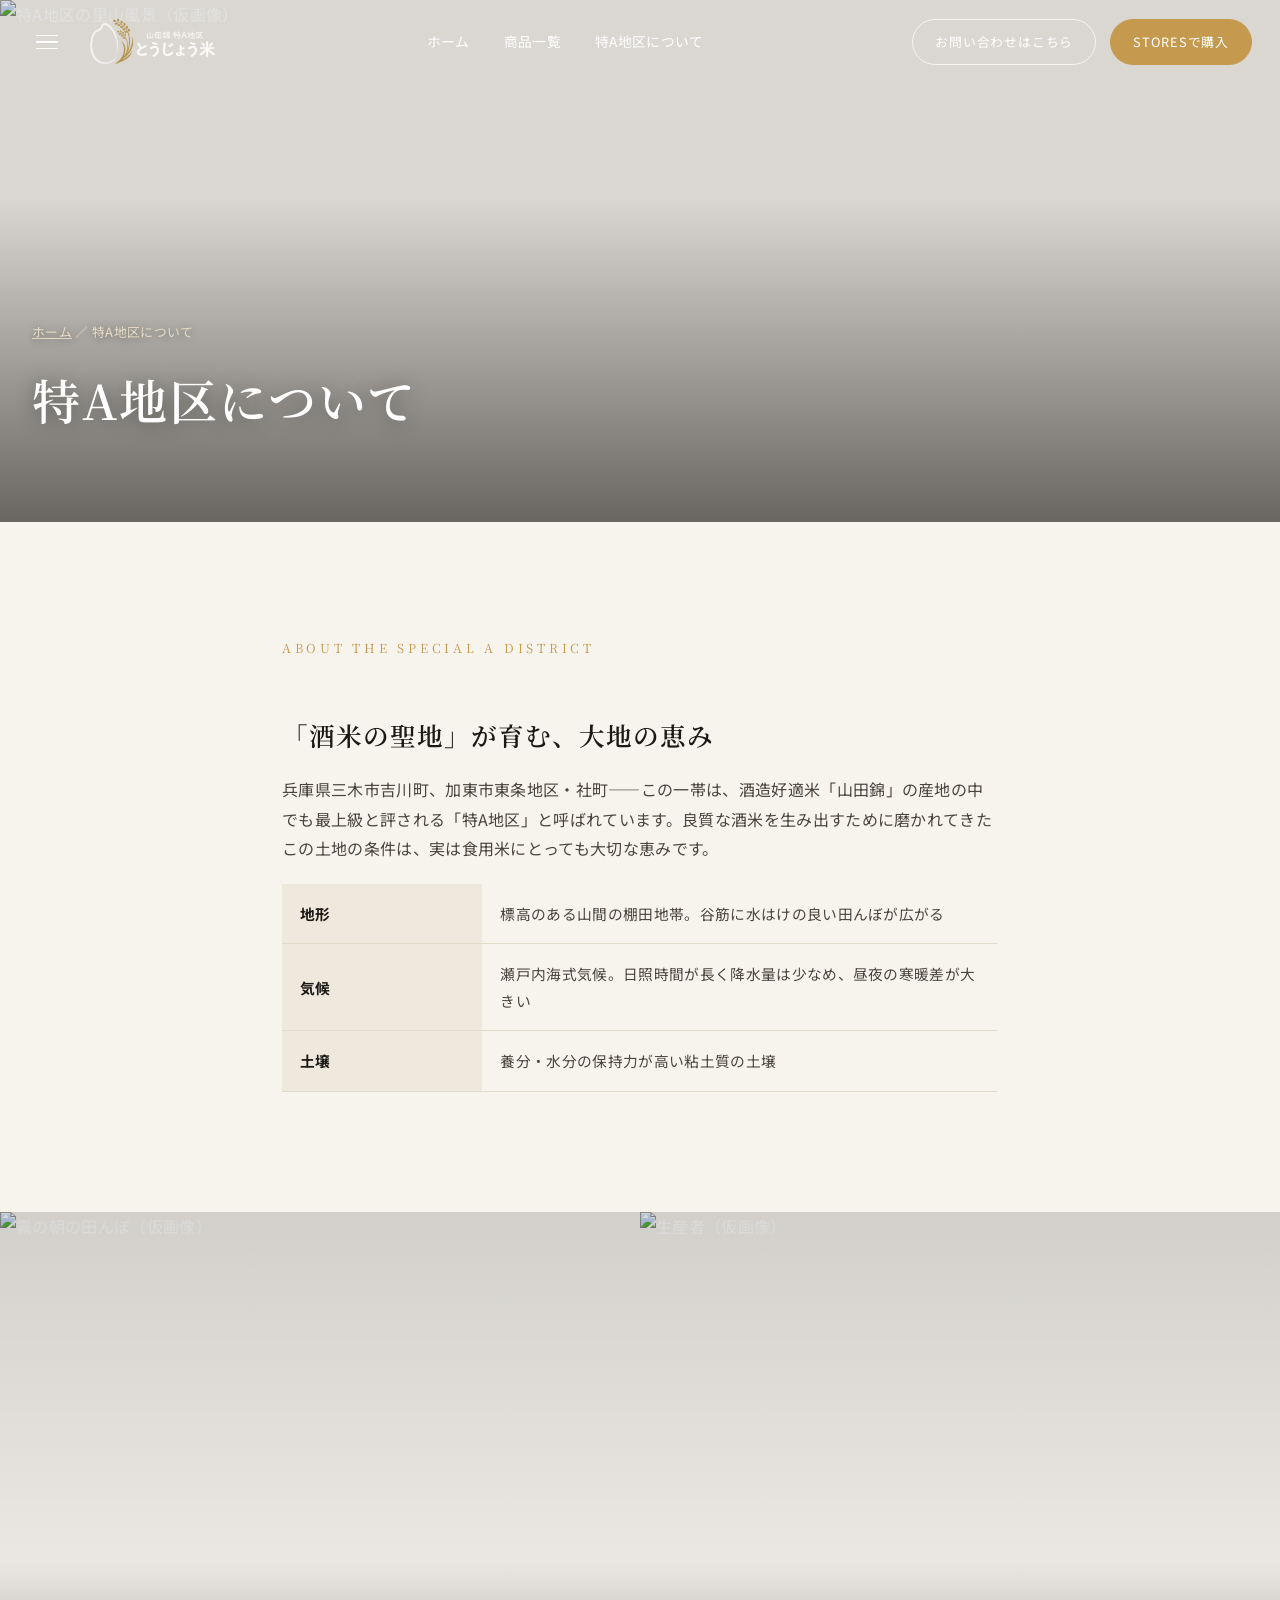
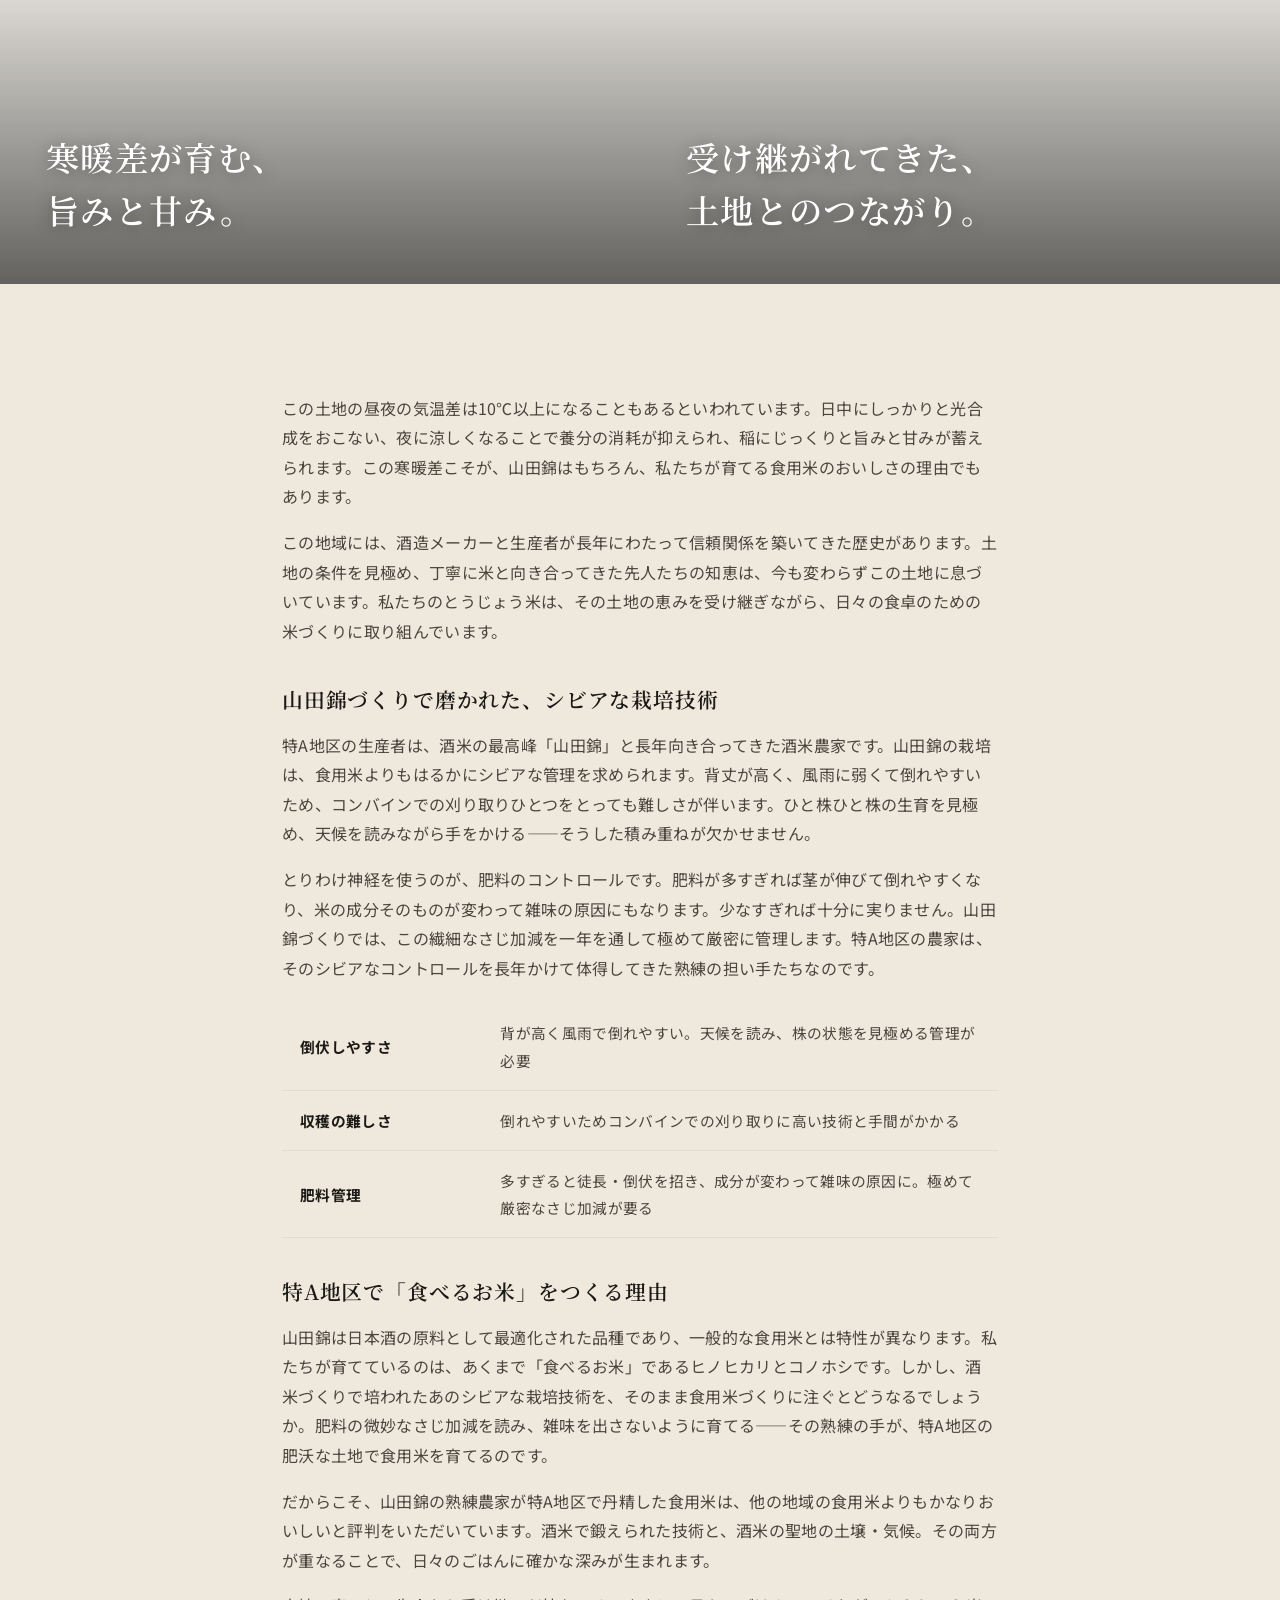
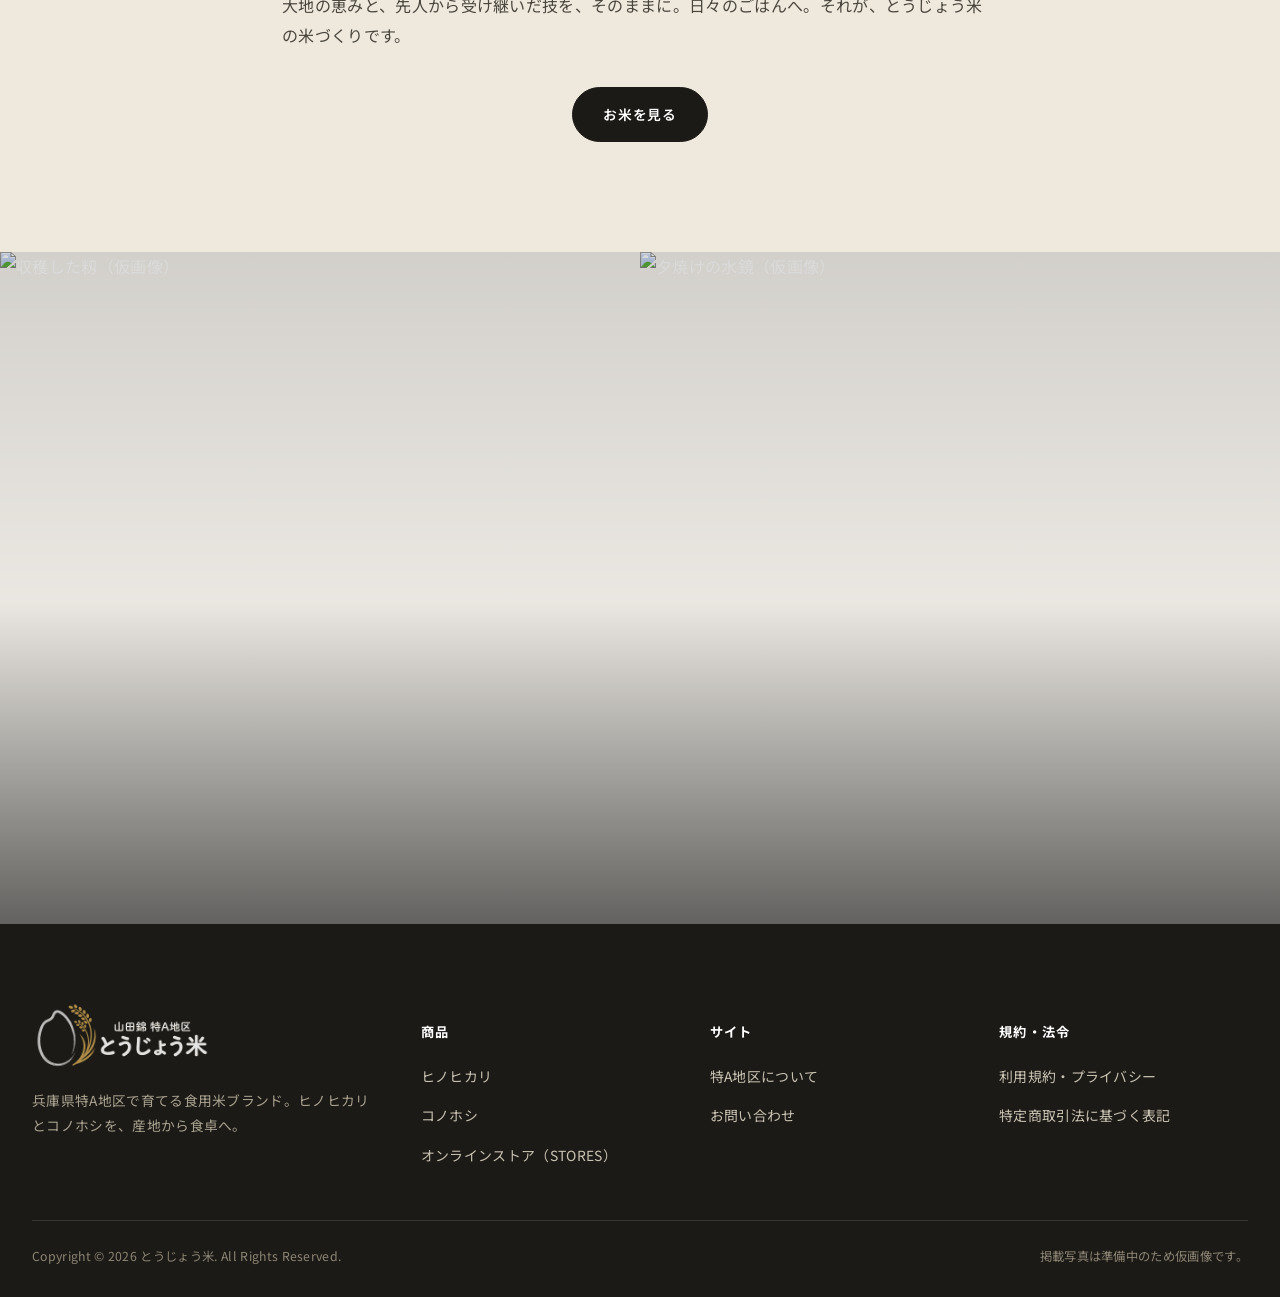
==== about.html @ 5da12e35 "add GA tag" ====
<!DOCTYPE html>
<html lang="ja">
<head>
<meta charset="UTF-8">
<meta name="viewport" content="width=device-width, initial-scale=1.0">
<title>特A地区について | とうじょう米</title>
<meta name="description" content="山田錦の最高峰の産地として知られる兵庫県「特A地区」について。酒米づくりで培われた熟練の技と土壌・気候・歴史、そして私たちが食用米を育てる理由をご紹介します。">
<link rel="preconnect" href="https://fonts.googleapis.com">
<link href="https://fonts.googleapis.com/css2?family=Noto+Serif+JP:wght@500;600;700&family=Noto+Sans+JP:wght@400;500;700&display=swap" rel="stylesheet">
<link rel="stylesheet" href="css/style.css">
<!-- Google tag (gtag.js) -->
<script async src="https://www.googletagmanager.com/gtag/js?id=G-0ZHD11J6M9"></script>
<script>
  window.dataLayer = window.dataLayer || [];
  function gtag(){dataLayer.push(arguments);}
  gtag('js', new Date());

  gtag('config', 'G-0ZHD11J6M9');
</script>
</head>
<body>
<!-- ===== 共通ヘッダー（js/main.js が生成） ===== -->
<div id="site-header" data-current="about"></div>

<section class="page-banner">
  <img src="images/aerial-fields.jpg" alt="特A地区の里山風景（仮画像）">
  <div class="page-banner__inner">
    <p class="breadcrumb"><a href="index.html">ホーム</a> ／ 特A地区について</p>
    <h1>特A地区について</h1>
  </div>
</section>
<section class="section section--cream">
  <div class="container container--narrow prose">
    <span class="eyebrow">About the special A district</span>
    <h2 style="font-size:1.6rem;color:var(--color-ink);">「酒米の聖地」が育む、大地の恵み</h2>
    <p>兵庫県三木市吉川町、加東市東条地区・社町――この一帯は、酒造好適米「山田錦」の産地の中でも最上級と評される「特A地区」と呼ばれています。良質な酒米を生み出すために磨かれてきたこの土地の条件は、実は食用米にとっても大切な恵みです。</p>
    <table class="spec-table">
      <tr><th>地形</th><td>標高のある山間の棚田地帯。谷筋に水はけの良い田んぼが広がる</td></tr>
      <tr><th>気候</th><td>瀬戸内海式気候。日照時間が長く降水量は少なめ、昼夜の寒暖差が大きい</td></tr>
      <tr><th>土壌</th><td>養分・水分の保持力が高い粘土質の土壌</td></tr>
    </table>
  </div>
</section>
<div class="split-photo">
  <div class="split-photo__cell">
    <img src="images/misty-fields.jpg" alt="霧の朝の田んぼ（仮画像）">
    <div class="split-photo__text"><h3>寒暖差が育む、<br>旨みと甘み。</h3></div>
  </div>
  <div class="split-photo__cell">
    <img src="images/farmer.jpg" alt="生産者（仮画像）">
    <div class="split-photo__text"><h3>受け継がれてきた、<br>土地とのつながり。</h3></div>
  </div>
</div>
<section class="section section--soft">
  <div class="container container--narrow prose">
    <p>この土地の昼夜の気温差は10℃以上になることもあるといわれています。日中にしっかりと光合成をおこない、夜に涼しくなることで養分の消耗が抑えられ、稲にじっくりと旨みと甘みが蓄えられます。この寒暖差こそが、山田錦はもちろん、私たちが育てる食用米のおいしさの理由でもあります。</p>
    <p>この地域には、酒造メーカーと生産者が長年にわたって信頼関係を築いてきた歴史があります。土地の条件を見極め、丁寧に米と向き合ってきた先人たちの知恵は、今も変わらずこの土地に息づいています。私たちのとうじょう米は、その土地の恵みを受け継ぎながら、日々の食卓のための米づくりに取り組んでいます。</p>
    <h2>山田錦づくりで磨かれた、シビアな栽培技術</h2>
    <p>特A地区の生産者は、酒米の最高峰「山田錦」と長年向き合ってきた酒米農家です。山田錦の栽培は、食用米よりもはるかにシビアな管理を求められます。背丈が高く、風雨に弱くて倒れやすいため、コンバインでの刈り取りひとつをとっても難しさが伴います。ひと株ひと株の生育を見極め、天候を読みながら手をかける――そうした積み重ねが欠かせません。</p>
    <p>とりわけ神経を使うのが、肥料のコントロールです。肥料が多すぎれば茎が伸びて倒れやすくなり、米の成分そのものが変わって雑味の原因にもなります。少なすぎれば十分に実りません。山田錦づくりでは、この繊細なさじ加減を一年を通して極めて厳密に管理します。特A地区の農家は、そのシビアなコントロールを長年かけて体得してきた熟練の担い手たちなのです。</p>
    <table class="spec-table">
      <tr><th>倒伏しやすさ</th><td>背が高く風雨で倒れやすい。天候を読み、株の状態を見極める管理が必要</td></tr>
      <tr><th>収穫の難しさ</th><td>倒れやすいためコンバインでの刈り取りに高い技術と手間がかかる</td></tr>
      <tr><th>肥料管理</th><td>多すぎると徒長・倒伏を招き、成分が変わって雑味の原因に。極めて厳密なさじ加減が要る</td></tr>
    </table>
    <h2>特A地区で「食べるお米」をつくる理由</h2>
    <p>山田錦は日本酒の原料として最適化された品種であり、一般的な食用米とは特性が異なります。私たちが育てているのは、あくまで「食べるお米」であるヒノヒカリとコノホシです。しかし、酒米づくりで培われたあのシビアな栽培技術を、そのまま食用米づくりに注ぐとどうなるでしょうか。肥料の微妙なさじ加減を読み、雑味を出さないように育てる――その熟練の手が、特A地区の肥沃な土地で食用米を育てるのです。</p>
    <p>だからこそ、山田錦の熟練農家が特A地区で丹精した食用米は、他の地域の食用米よりもかなりおいしいと評判をいただいています。酒米で鍛えられた技術と、酒米の聖地の土壌・気候。その両方が重なることで、日々のごはんに確かな深みが生まれます。</p>
    <p>大地の恵みと、先人から受け継いだ技を、そのままに。日々のごはんへ。それが、とうじょう米の米づくりです。</p>
    <div style="text-align:center;margin-top:36px;">
      <a href="products.html" class="btn btn--dark">お米を見る</a>
    </div>
  </div>
</section>
<div class="split-photo">
  <div class="split-photo__cell"><img src="images/hands-grain.jpg" alt="収穫した籾（仮画像）"></div>
  <div class="split-photo__cell"><img src="images/sunset-reflection.jpg" alt="夕焼けの水鏡（仮画像）"></div>
</div>

<!-- ===== 共通フッター（js/main.js が生成） ===== -->
<div id="site-footer"></div>

<script src="js/config.js"></script>
<script src="js/main.js"></script>
</body>
</html>
---- css/style.css ----
/* =========================================================
   田結い -TAYUI- / 特A地区の食用米
   フォトグラフィック・フルブリードデザイン
   ========================================================= */
:root {
  --color-ink: #1c1a16;
  --color-ink-soft: #4a463e;
  --color-cream: #f7f4ee;
  --color-cream-soft: #efe9dd;
  --color-line: #e2dccb;
  --color-gold: #c69a4e;
  --color-white: #ffffff;
  --maxw: 1600px;
  --font-serif: "Noto Serif JP", "Hiragino Mincho ProN", serif;
  --font-sans: "Noto Sans JP", "Hiragino Kaku Gothic ProN", "Yu Gothic", sans-serif;
  --header-h: 84px;
  --ease: cubic-bezier(0.22, 1, 0.36, 1);
}

* { box-sizing: border-box; }
html { scroll-behavior: smooth; }

body {
  margin: 0;
  font-family: var(--font-sans);
  color: var(--color-ink);
  background: var(--color-cream);
  line-height: 1.85;
  letter-spacing: 0.02em;
  -webkit-font-smoothing: antialiased;
  overflow-x: hidden;
}

img { max-width: 100%; display: block; }
a { color: inherit; text-decoration: none; }

h1, h2, h3, h4 {
  font-family: var(--font-serif);
  font-weight: 600;
  color: var(--color-ink);
  margin: 0 0 0.6em;
  letter-spacing: 0.04em;
}
p { margin: 0 0 1em; }

.container { max-width: var(--maxw); margin: 0 auto; padding: 0 32px; }
.container--narrow { max-width: 900px; }

.eyebrow {
  display: inline-block;
  font-family: var(--font-serif);
  font-size: 0.78rem;
  letter-spacing: 0.3em;
  color: var(--color-gold);
  text-transform: uppercase;
  margin-bottom: 0.9em;
}

/* ---------- Header ---------- */
.site-header {
  position: fixed;
  top: 0; left: 0; right: 0;
  z-index: 200;
  height: var(--header-h);
  display: flex;
  align-items: center;
  /* 初期状態は透明。下にスクロールすると main.js が .is-scrolled を付与し、黒に変化する */
  background: rgba(28, 26, 22, 0);
  box-shadow: 0 1px 0 rgba(255, 255, 255, 0);
  transition: background-color .4s var(--ease), box-shadow .4s var(--ease);
}
/* スクロール後：黒（= --color-ink） */
.site-header.is-scrolled,
/* 下層ページなど、最初から黒固定にしたい場合（data-variant="dark"） */
.site-header.is-fixed-dark {
  background: var(--color-ink);
  box-shadow: 0 1px 0 rgba(255, 255, 255, 0.08);
}
.site-header__inner {
  width: 100%; max-width: var(--maxw); margin: 0 auto;
  padding: 0 28px;
  display: flex; align-items: center; justify-content: space-between; gap: 24px;
}
.header-left { display: flex; align-items: center; gap: 20px; }
.nav-toggle {
  display: flex; flex-direction: column; gap: 5px;
  background: none; border: none; cursor: pointer; padding: 8px;
}
.nav-toggle span { width: 22px; height: 1.5px; background: #fff; transition: background .4s var(--ease); }

.logo {
  font-family: var(--font-serif);
  font-size: 1.25rem; font-weight: 700; color: #fff;
  letter-spacing: 0.14em;
  display: flex; align-items: center; gap: 9px;
  white-space: nowrap;
  transition: color .4s var(--ease);
}
.logo-img { height: 56px; width: auto; display: block; }

.header-nav { display: flex; align-items: center; gap: 34px; }
.header-nav a.navlink {
  font-size: 0.86rem; color: #fff; padding: 6px 0; position: relative;
  transition: color .4s var(--ease);
}
.header-nav a.navlink::after {
  content: ""; position: absolute; left: 0; right: 0; bottom: -2px;
  height: 1px; background: currentColor; transform: scaleX(0);
  transition: transform .3s var(--ease); transform-origin: left;
}
.header-nav a.navlink:hover::after { transform: scaleX(1); }

.header-right { display: flex; align-items: center; gap: 14px; }
.pill-btn {
  display: inline-flex; align-items: center; gap: 8px;
  border: 1px solid rgba(255,255,255,0.7); color: #fff;
  border-radius: 999px; padding: 10px 22px;
  font-size: 0.8rem; letter-spacing: 0.06em; white-space: nowrap;
  transition: all .3s var(--ease);
}
.pill-btn:hover { background: #fff; color: var(--color-ink); }
.pill-btn--store { background: var(--color-gold); border-color: var(--color-gold); color: #fff; }
.pill-btn--store:hover { background: #b5893f; color: #fff; }

/* Mobile nav */
.mobile-nav {
  position: fixed; inset: 0; z-index: 300;
  background: var(--color-ink);
  display: flex; flex-direction: column; padding: 28px;
  transform: translateY(-100%);
  transition: transform .45s var(--ease), visibility 0s .45s;
  overflow-y: auto;
  -webkit-overflow-scrolling: touch;
  visibility: hidden;
}
.mobile-nav.open {
  transform: translateY(0);
  transition: transform .45s var(--ease), visibility 0s 0s;
  visibility: visible;
}
.mobile-nav.open { transform: translateY(0); }
.mobile-nav__top { display:flex; justify-content:space-between; align-items:center; margin-bottom:48px; }
.mobile-nav__close { background:none; border:none; font-size:1.6rem; cursor:pointer; color:#fff; }
.mobile-nav a {
  font-family: var(--font-serif); font-size: 1.4rem; padding: 16px 0;
  border-bottom: 1px solid rgba(255,255,255,0.15); color: #fff;
}
.mobile-nav a.logo { border-bottom: none; padding: 0; }

/* =========================================================
   FULL-BLEED HERO
   ========================================================= */
.hero-full {
  position: relative;
  width: 100%; height: 100vh; min-height: 640px;
  overflow: hidden; color: #fff;
}
.hero-full__media { position: absolute; inset: 0; z-index: 0; overflow: hidden; }
.hero-full__media img {
  width: 100%; height: 100%; object-fit: cover;
  animation: heroZoom 16s ease-out forwards;
}
@keyframes heroZoom { from { transform: scale(1.08); } to { transform: scale(1); } }
.hero-full::after {
  content: ""; position: absolute; inset: 0; z-index: 1;
  background:
    linear-gradient(180deg, rgba(10,8,4,0.28) 0%, rgba(10,8,4,0) 26%, rgba(10,8,4,0) 55%, rgba(10,8,4,0.72) 100%);
}
.hero-full__vertical {
  position: absolute; top: var(--header-h); right: 5%; z-index: 2;
  writing-mode: vertical-rl; text-orientation: upright;
  font-family: var(--font-serif);
  font-size: clamp(1.6rem, 3vw, 2.5rem); font-weight: 600;
  letter-spacing: 0.14em; line-height: 1.7; padding-top: 48px;
  text-shadow: 0 2px 24px rgba(0,0,0,0.4);
}
.hero-full__bottom {
  position: absolute; left: 0; right: 0; bottom: 0; z-index: 2;
  padding: 0 32px 52px; max-width: var(--maxw); margin: 0 auto; width: 100%;
}
.hero-full__tag {
  font-size: 1.05rem; margin-bottom: 16px; letter-spacing: 0.08em;
  text-shadow: 0 2px 14px rgba(0,0,0,0.5);
}
.hero-full__logo {
  display: flex; align-items: center;
}
.hero-full__logo img {
  height: clamp(110px, 14vw, 170px); width: auto; display: block;
  filter: drop-shadow(0 2px 14px rgba(0,0,0,0.5));
}
.scroll-cue {
  position: absolute; left: 50%; bottom: 26px; z-index: 2;
  transform: translateX(-50%); width: 1px; height: 48px;
  background: rgba(255,255,255,0.5); overflow: hidden;
}
.scroll-cue::after {
  content: ""; position: absolute; left:0; top:-100%; width:100%; height:100%;
  background: #fff; animation: scrolldown 2s infinite var(--ease);
}
@keyframes scrolldown { 0%{top:-100%;} 55%{top:100%;} 100%{top:100%;} }

/* =========================================================
   SPLIT FULL-BLEED PHOTO (2 cols)  — text always in front
   ========================================================= */
.split-photo { display: grid; grid-template-columns: 1fr 1fr; }
.split-photo__cell {
  position: relative; aspect-ratio: 1 / 1.05; overflow: hidden; color: #fff;
}
.split-photo__cell > img {
  position: absolute; inset: 0; width: 100%; height: 100%;
  object-fit: cover; z-index: 0; transition: transform 1.4s var(--ease);
}
.split-photo__cell:hover > img { transform: scale(1.05); }
.split-photo__cell::after {
  content: ""; position: absolute; inset: 0; z-index: 1;
  background: linear-gradient(0deg, rgba(0,0,0,0.6) 0%, rgba(0,0,0,0.05) 48%, rgba(0,0,0,0.15) 100%);
}
.split-photo__text {
  position: absolute; left: 0; right: 0; bottom: 0; z-index: 2; padding: 46px;
}
.split-photo__text h3 {
  color: #fff; font-size: clamp(1.5rem, 2.6vw, 2.1rem); line-height: 1.6;
  margin: 0; text-shadow: 0 2px 16px rgba(0,0,0,0.4);
}
.split-photo__text p { color: #f0ebdd; margin: 10px 0 0; font-size: 0.92rem; text-shadow: 0 1px 10px rgba(0,0,0,0.5); }

/* =========================================================
   BANNER (single full-bleed with text overlay)
   ========================================================= */
.banner-photo {
  position: relative; width: 100%; min-height: 82vh; overflow: hidden; color: #fff;
}
.banner-photo > img { position: absolute; inset: 0; width: 100%; height: 100%; object-fit: cover; z-index: 0; }
.banner-photo::after {
  content:""; position:absolute; inset:0; z-index:1;
  background: linear-gradient(90deg, rgba(10,8,4,0.7) 0%, rgba(10,8,4,0.28) 52%, rgba(10,8,4,0.0) 100%);
}
.banner-photo__inner {
  position: relative; z-index: 2; min-height: 82vh;
  display: flex; align-items: center; padding: 0 8%;
  max-width: var(--maxw); margin: 0 auto;
}
.banner-photo__box { max-width: 540px; }
.banner-photo__box .eyebrow { color: #e9cf9a; }
.banner-photo__box h2 { color: #fff; font-size: clamp(1.7rem, 3.4vw, 2.7rem); text-shadow: 0 2px 20px rgba(0,0,0,0.4); line-height:1.55; }
.banner-photo__box p { color: #f0ebdd; font-size: 0.98rem; text-shadow: 0 1px 12px rgba(0,0,0,0.4); }

/* =========================================================
   FEATURE STRIP  (light band with type)
   ========================================================= */
.feature-strip {
  display: grid; grid-template-columns: repeat(3, 1fr); gap: 0;
  border-top: 1px solid var(--color-line); border-bottom: 1px solid var(--color-line);
}
.feature-strip__item { padding: 52px 40px; text-align: center; border-right: 1px solid var(--color-line); }
.feature-strip__item:last-child { border-right: none; }
.feature-strip__num { font-family: var(--font-serif); color: var(--color-gold); font-size:0.85rem; letter-spacing:0.24em; margin-bottom:16px; display:block; }
.feature-strip__item h4 { font-size: 1.08rem; margin-bottom: 10px; }
.feature-strip__item p { color: var(--color-ink-soft); font-size: 0.88rem; margin:0; }

/* =========================================================
   PRODUCT BLOCKS (image-dominant, text over cream)
   ========================================================= */
.product-showcase { display: flex; flex-direction: column; }
.product-block { display: grid; grid-template-columns: 1.35fr 1fr; min-height: 600px; }
.product-block.reverse { grid-template-columns: 1fr 1.35fr; }
.product-block.reverse .product-block__img { order: 2; }
.product-block__img { position: relative; overflow: hidden; }
.product-block__img img { width: 100%; height: 100%; object-fit: cover; transition: transform 1.4s var(--ease); }
.product-block:hover .product-block__img img { transform: scale(1.05); }
.product-block__text {
  display: flex; flex-direction: column; justify-content: center;
  padding: 64px; background: var(--color-cream-soft);
}
.product-block__text .tag {
  display:inline-block; font-size:0.72rem; letter-spacing:0.14em; color:var(--color-gold);
  border:1px solid var(--color-gold); border-radius:999px; padding:5px 16px; margin-bottom:22px; align-self:flex-start;
}
.product-block__text h3 { font-size: clamp(1.7rem, 2.6vw, 2.3rem); margin-bottom: 4px; }
.product-block__text .kana { font-size:0.78rem; letter-spacing:0.18em; color:var(--color-gold); display:block; margin-bottom:20px; text-transform: uppercase; }
.product-block__text p.desc { color: var(--color-ink-soft); }
.product-block__actions { display:flex; gap:14px; margin-top:24px; flex-wrap:wrap; }

/* Buttons */
.btn {
  display: inline-flex; align-items:center; gap:8px;
  padding: 14px 30px; border-radius: 999px;
  font-size: 0.86rem; font-weight:600; letter-spacing:0.06em;
  transition: all .3s var(--ease); border: 1px solid var(--color-ink);
}
.btn--dark { background: var(--color-ink); color:#fff; border-color:var(--color-ink); }
.btn--dark:hover { background:#3a3527; transform: translateY(-2px); }
.btn--outline { background: transparent; color: var(--color-ink); }
.btn--outline:hover { background: var(--color-ink); color:#fff; }
.btn--store { background: var(--color-gold); border-color: var(--color-gold); color:#fff; }
.btn--store:hover { background:#b5893f; transform: translateY(-2px); }
.btn--sm { padding: 10px 22px; font-size: 0.78rem; }
.btn--light { border-color:#fff; color:#fff; }
.btn--light:hover { background:#fff; color:var(--color-ink); }

/* =========================================================
   MOSAIC gallery
   ========================================================= */
.mosaic { display: grid; grid-template-columns: repeat(4, 1fr); grid-auto-rows: 230px; gap: 8px; }
.mosaic .mosaic-item { position: relative; overflow:hidden; display:block; }
.mosaic .mosaic-item img { width:100%; height:100%; object-fit:cover; transition: transform 1s var(--ease); }
.mosaic .mosaic-item:hover img { transform: scale(1.07); }
.mosaic .span-2 { grid-column: span 2; }
.mosaic .span-2-row { grid-row: span 2; }

/* =========================================================
   SECTIONS (light content areas)
   ========================================================= */
.section { padding: 110px 0; }
.section--tight { padding: 76px 0; }
.section--cream { background: var(--color-cream); }
.section--soft { background: var(--color-cream-soft); }
.section-head { text-align: center; max-width: 680px; margin: 0 auto 40px; }
.section-head h2 { font-size: clamp(1.5rem, 2.8vw, 2.1rem); }
.section-head p { color: var(--color-ink-soft); }

/* News */
.news-list { max-width: 800px; margin: 0 auto; }
.news-item {
  display: flex; gap: 26px; padding: 26px 4px;
  border-bottom: 1px solid var(--color-line); align-items: baseline; flex-wrap: wrap;
  transition: background .3s var(--ease);
}
.news-item:hover { background: rgba(198,154,78,0.05); }
.news-item time { font-size: 0.8rem; color: var(--color-gold); font-family: var(--font-serif); min-width: 108px; }
.news-item .news-tag { font-size:0.7rem; color:var(--color-ink-soft); border:1px solid var(--color-line); padding:3px 12px; border-radius:999px; }
.news-item p { margin:0; flex:1; min-width:200px; }

/* Spec table */
table.spec-table { width:100%; border-collapse: collapse; margin: 20px 0 10px; font-size:0.92rem; }
table.spec-table th, table.spec-table td { text-align:left; padding:16px 18px; border-bottom:1px solid var(--color-line); }
table.spec-table th { width:28%; color: var(--color-ink); font-weight:700; background: var(--color-cream-soft); }

/* =========================================================
   CTA photo band
   ========================================================= */
.cta-photo { position: relative; padding: 120px 0; text-align:center; color:#fff; overflow:hidden; }
.cta-photo > img { position:absolute; inset:0; width:100%; height:100%; object-fit:cover; z-index:0; }
.cta-photo::after { content:""; position:absolute; inset:0; background:rgba(10,8,4,0.62); z-index:1; }
.cta-photo__inner { position:relative; z-index:2; }
.cta-photo h2 { color:#fff; font-size: clamp(1.6rem,3vw,2.3rem); }
.cta-photo p { color:#f0ebdd; max-width:560px; margin:0 auto 30px; }

/* =========================================================
   Footer
   ========================================================= */
.site-footer { background: var(--color-ink); color:#c9c3b3; padding: 74px 0 30px; }
.footer-grid { display:grid; grid-template-columns: 1.4fr 1fr 1fr 1fr; gap:40px; padding-bottom:40px; border-bottom:1px solid rgba(255,255,255,0.12); }
.footer-logo { margin-bottom:14px; display:flex; align-items:center; }
.footer-logo-img { height: 76px; width: auto; display: block; }
.footer-grid p { color:#a9a290; font-size:0.86rem; }
.footer-col h5 { color:#fff; font-size:0.83rem; letter-spacing:0.1em; margin-bottom:16px; font-weight:700; }
.footer-col ul { list-style:none; padding:0; margin:0; }
.footer-col li { margin-bottom:10px; }
.footer-col a { color:#c9c3b3; font-size:0.87rem; }
.footer-col a:hover { color:#fff; }
.footer-bottom { padding-top:24px; display:flex; justify-content:space-between; align-items:center; flex-wrap:wrap; gap:12px; font-size:0.77rem; color:#8c8574; }

/* =========================================================
   Inner page banner
   ========================================================= */
.page-banner { position: relative; height: 58vh; min-height: 400px; color:#fff; overflow:hidden; }
.page-banner > img { position:absolute; inset:0; width:100%; height:100%; object-fit:cover; z-index:0; }
.page-banner::after { content:""; position:absolute; inset:0; z-index:1; background: linear-gradient(0deg, rgba(10,8,4,0.6) 0%, rgba(10,8,4,0.12) 62%); }
.page-banner__inner { position:relative; z-index:2; height:100%; display:flex; flex-direction:column; justify-content:flex-end; padding: 0 32px 48px; max-width: var(--maxw); margin:0 auto; width:100%; }
.page-banner h1 { color:#fff; font-size:clamp(1.9rem,4vw,3rem); text-shadow:0 2px 20px rgba(0,0,0,0.4); }
.breadcrumb { font-size:0.8rem; color:#e7dcc6; text-shadow: 0 1px 8px rgba(0,0,0,0.4); }
.breadcrumb a { text-decoration:underline; }

/* Prose */
.prose { max-width: 780px; margin: 0 auto; color: var(--color-ink-soft); }
.prose h2 { color: var(--color-ink); margin-top: 1.6em; font-size:1.3rem; }
.prose h3 { color: var(--color-ink); margin-top: 1.3em; font-size: 1.05rem; }
.legal-box { max-width: 860px; margin: 0 auto; }
.legal-box h2 { font-size: 1.15rem; border-left: 4px solid var(--color-gold); padding-left: 14px; margin-top: 2.2em; }
.legal-box h3 { font-size: 1rem; margin-top: 1.6em; color: var(--color-ink); }
.legal-nav { display:flex; gap:12px; flex-wrap:wrap; justify-content:center; margin-bottom:48px; }
.legal-nav a { font-size:0.84rem; padding:8px 20px; border:1px solid var(--color-line); border-radius:999px; color:var(--color-ink-soft); transition: all .3s var(--ease); }
.legal-nav a:hover { background:var(--color-ink); color:#fff; border-color:var(--color-ink); }
.breadcrumb-bar { padding: 16px 0; border-bottom: 1px solid var(--color-line); font-size: 0.82rem; color: var(--color-ink-soft); background: var(--color-cream-soft); margin-top: var(--header-h); }
.breadcrumb-bar a { color: var(--color-ink); }

.contact-grid { display:grid; grid-template-columns:1fr 1fr; gap:2px; }
.contact-card { padding: 64px; background: var(--color-cream-soft); }
.contact-card.dark { background: var(--color-ink); color:#e7e2d3; }
.contact-card.dark h3 { color:#fff; }
.contact-card.dark p { color:#c9c3b3; }
.contact-card h3 { margin-bottom: 12px; }
.contact-card p { color: var(--color-ink-soft); font-size:0.94rem; }

/* =========================================================
   Responsive
   ========================================================= */
@media (max-width: 980px) {
  .header-nav { display: none; }
  .header-right .pill-btn:not(.pill-btn--store) { display: none; }
  .site-header__inner { padding: 0 18px; gap: 12px; }
  .header-left { gap: 12px; }
  .logo-img { height: 48px; }
  .pill-btn--store { padding: 9px 16px; font-size: 0.74rem; }
  .split-photo { grid-template-columns: 1fr; }
  .split-photo__cell { aspect-ratio: 16/10; }
  .product-block, .product-block.reverse { grid-template-columns: 1fr; }
  .product-block.reverse .product-block__img { order: 0; }
  .product-block__img { aspect-ratio: 4/3; }
  .product-block__text { padding: 46px 28px; }
  .mosaic { grid-template-columns: repeat(2, 1fr); grid-auto-rows: 180px; }
  .mosaic .span-2 { grid-column: span 2; }
  .mosaic .span-2-row { grid-row: span 1; }
  .feature-strip { grid-template-columns: 1fr; }
  .feature-strip__item { border-right:none; border-bottom:1px solid var(--color-line); }
  .feature-strip__item:last-child { border-bottom:none; }
  .footer-grid { grid-template-columns: 1fr 1fr; }
  .contact-grid { grid-template-columns: 1fr; }
  .banner-photo__box { max-width: 100%; }
  .banner-photo::after { background: linear-gradient(0deg, rgba(10,8,4,0.75) 0%, rgba(10,8,4,0.3) 100%); }
  .hero-full__vertical { font-size: 1.4rem; right: 5%; }
  .section { padding: 76px 0; }
}
@media (max-width: 560px) {
  .footer-grid { grid-template-columns: 1fr; gap: 28px; }
  .mosaic { grid-template-columns: 1fr 1fr; grid-auto-rows: 140px; }
  .hero-full__vertical { font-size: 1.15rem; }
  .hero-full__logo img { height: 96px; }
  .footer-logo-img { height: 64px; }
  .container { padding: 0 22px; }
}
@media (max-width: 400px) {
  .site-header__inner { padding: 0 14px; gap: 8px; }
  .header-left { gap: 8px; }
  .nav-toggle { padding: 6px 4px; }
  .logo-img { height: 40px; }
  .pill-btn--store { padding: 8px 13px; font-size: 0.7rem; letter-spacing: 0.02em; }
}
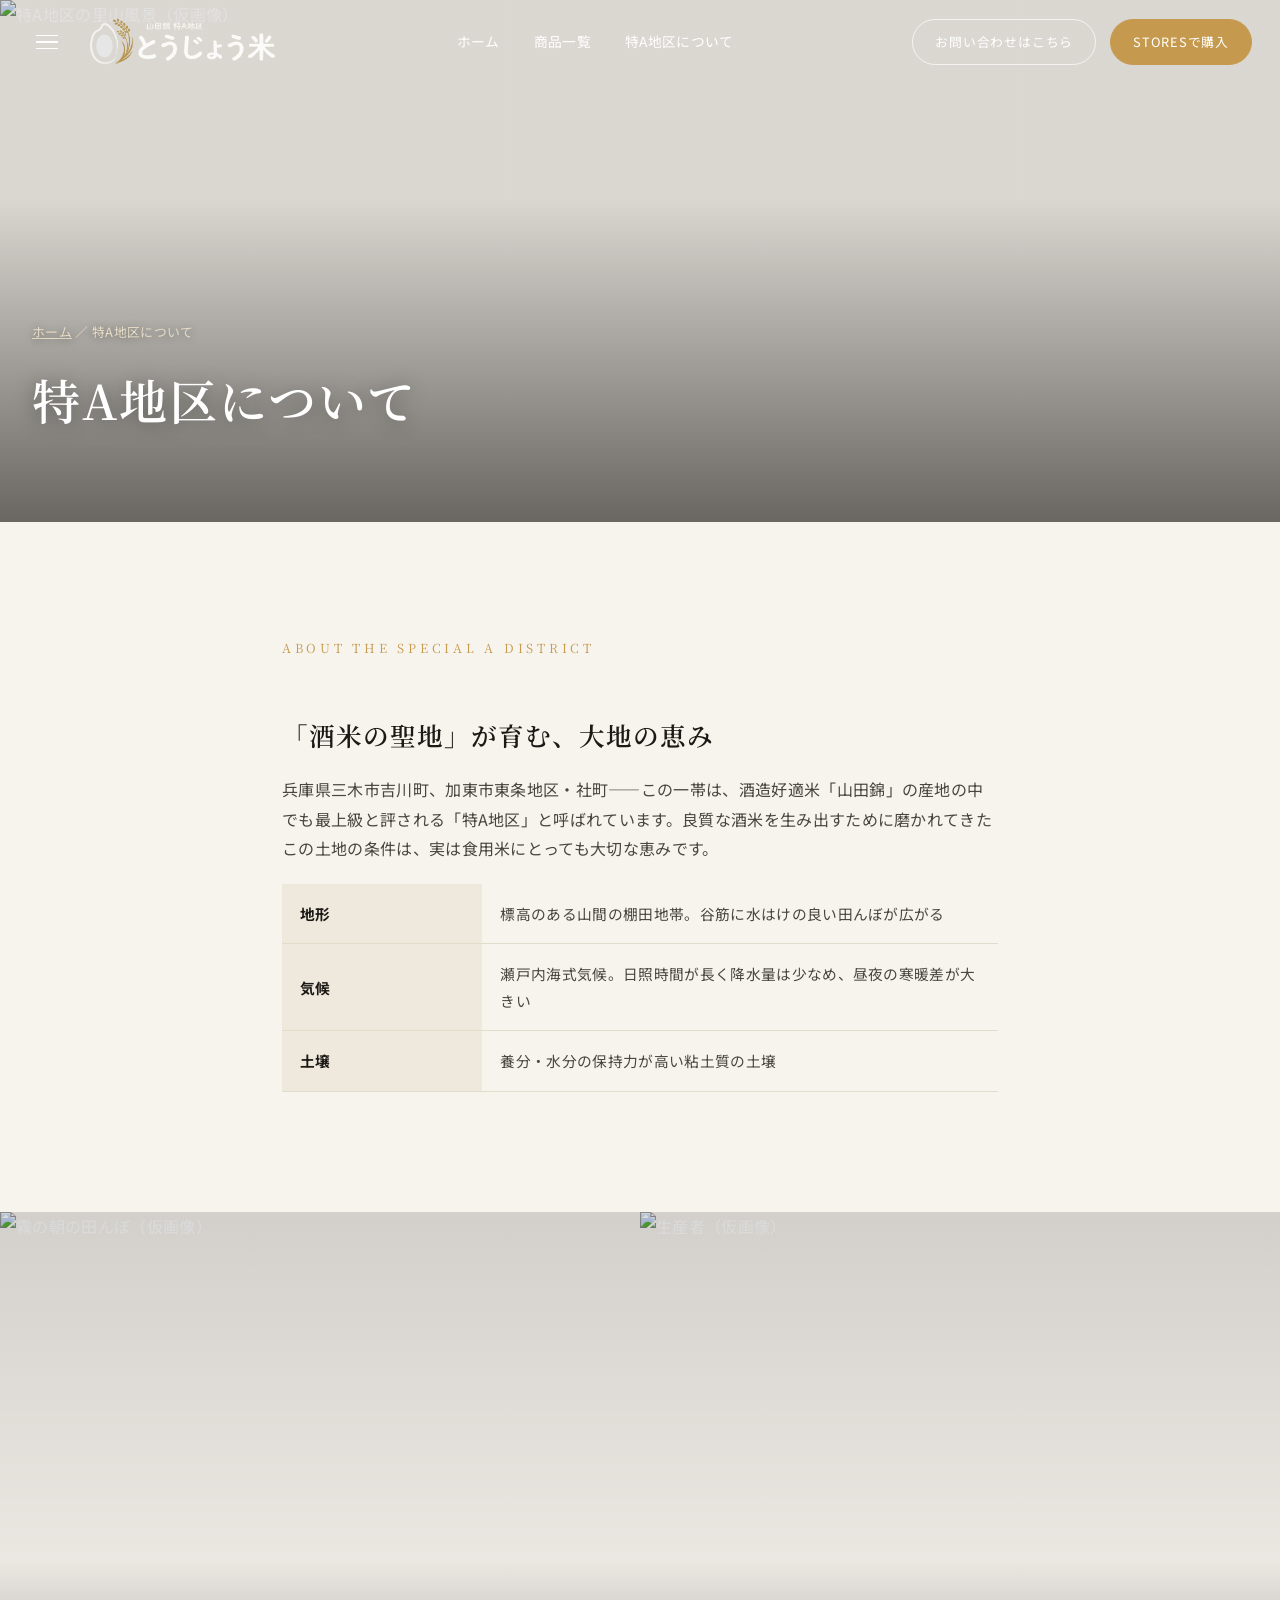
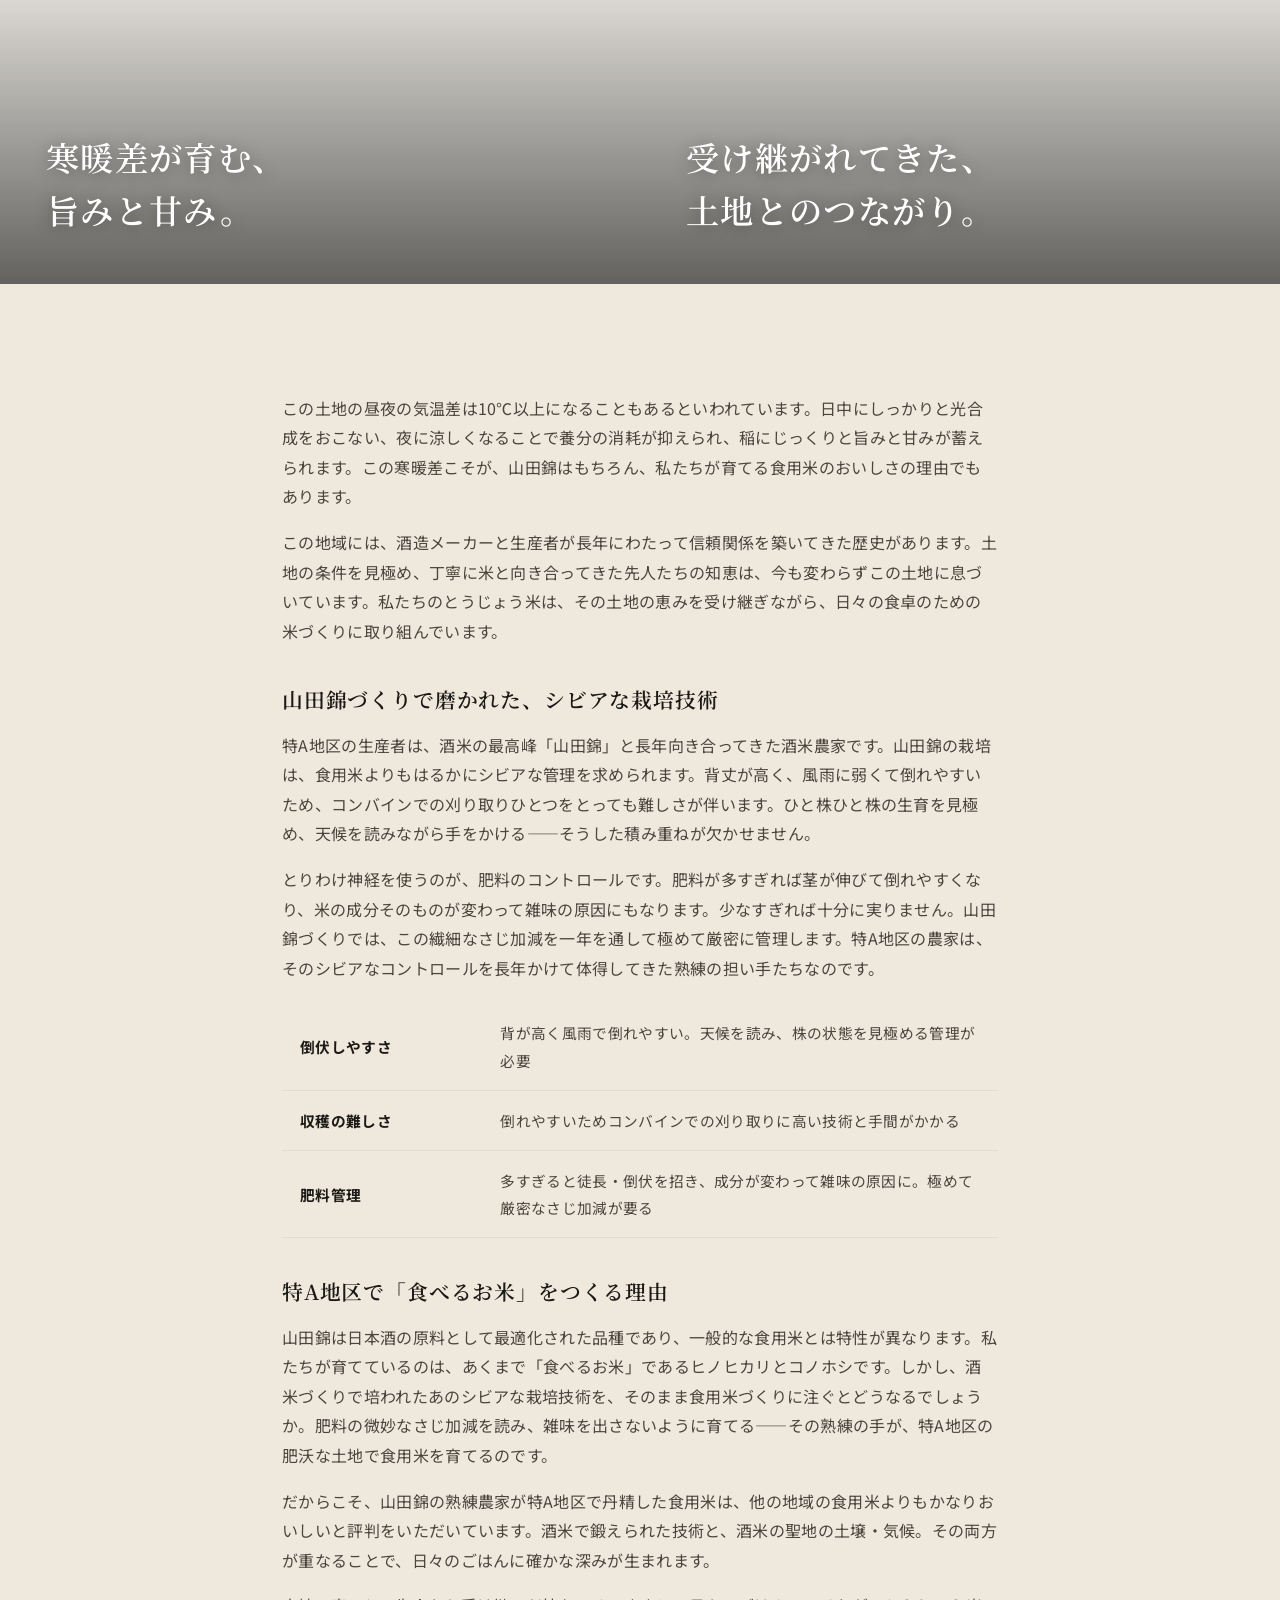
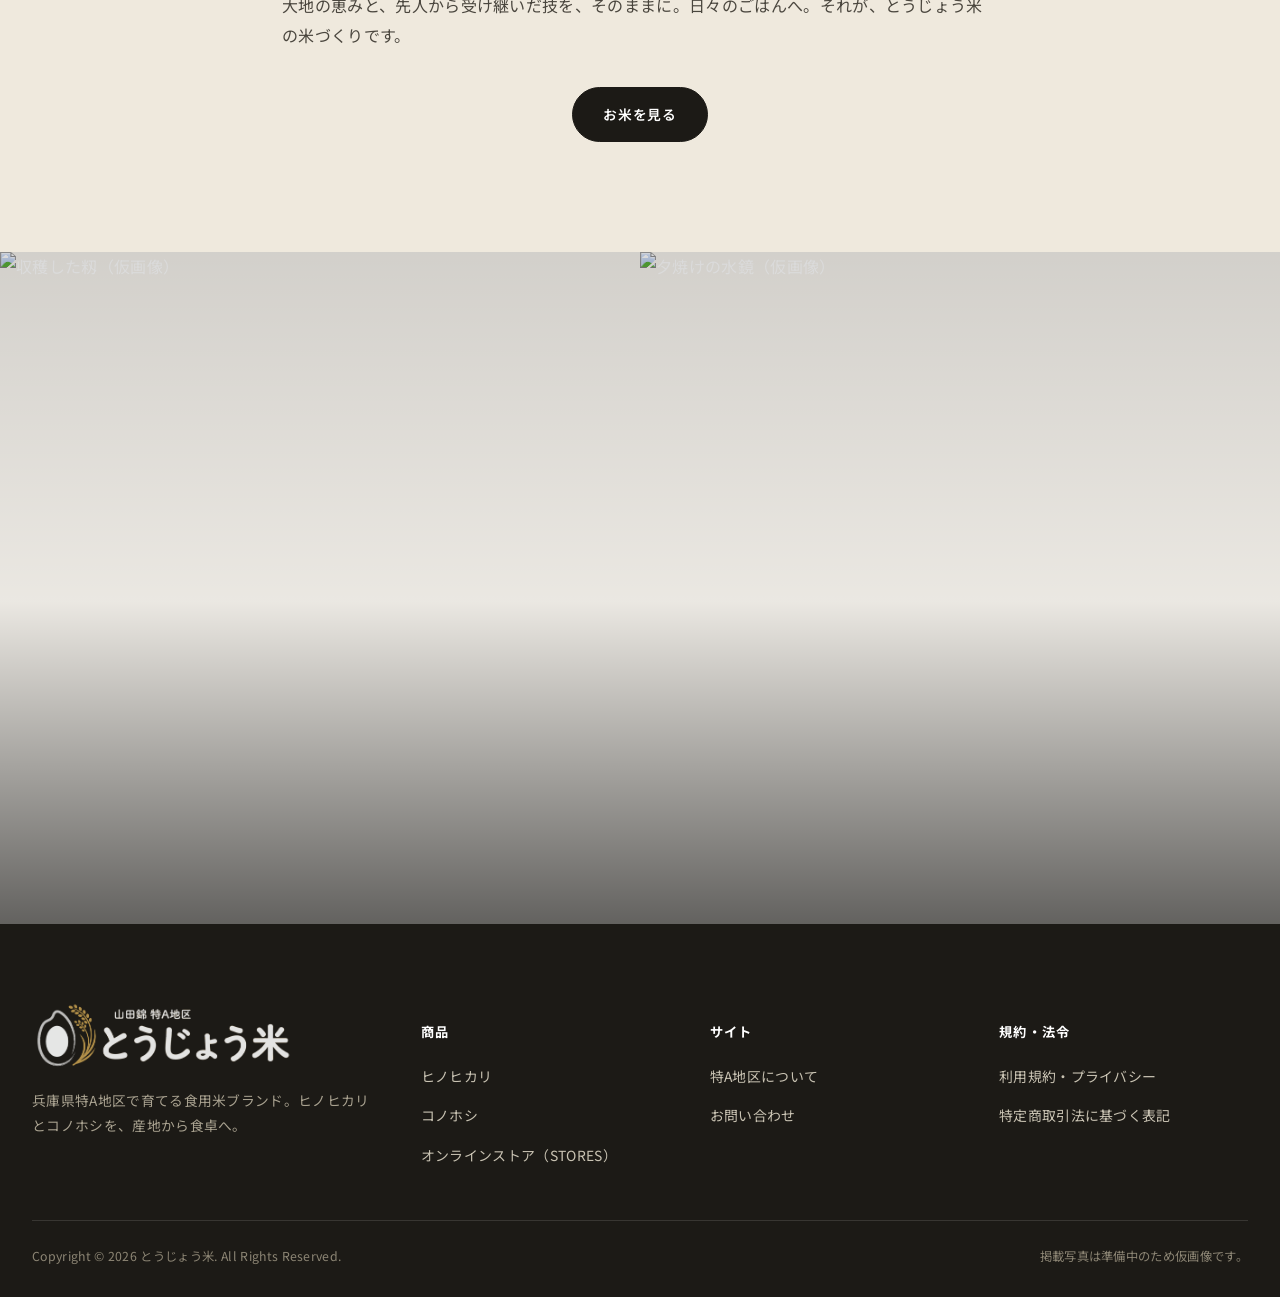
==== commit 7724b394: "change titles" ====
--- a/about.html
+++ b/about.html
@@ -3,7 +3,7 @@
 <head>
 <meta charset="UTF-8">
 <meta name="viewport" content="width=device-width, initial-scale=1.0">
-<title>特A地区について | とうじょう米</title>
+<title>特A地区について | 兵庫県加東市東条地区・山田錦特A地区の農家が作る「とうじょう米」</title>
 <meta name="description" content="山田錦の最高峰の産地として知られる兵庫県「特A地区」について。酒米づくりで培われた熟練の技と土壌・気候・歴史、そして私たちが食用米を育てる理由をご紹介します。">
 <link rel="preconnect" href="https://fonts.googleapis.com">
 <link href="https://fonts.googleapis.com/css2?family=Noto+Serif+JP:wght@500;600;700&family=Noto+Sans+JP:wght@400;500;700&display=swap" rel="stylesheet">
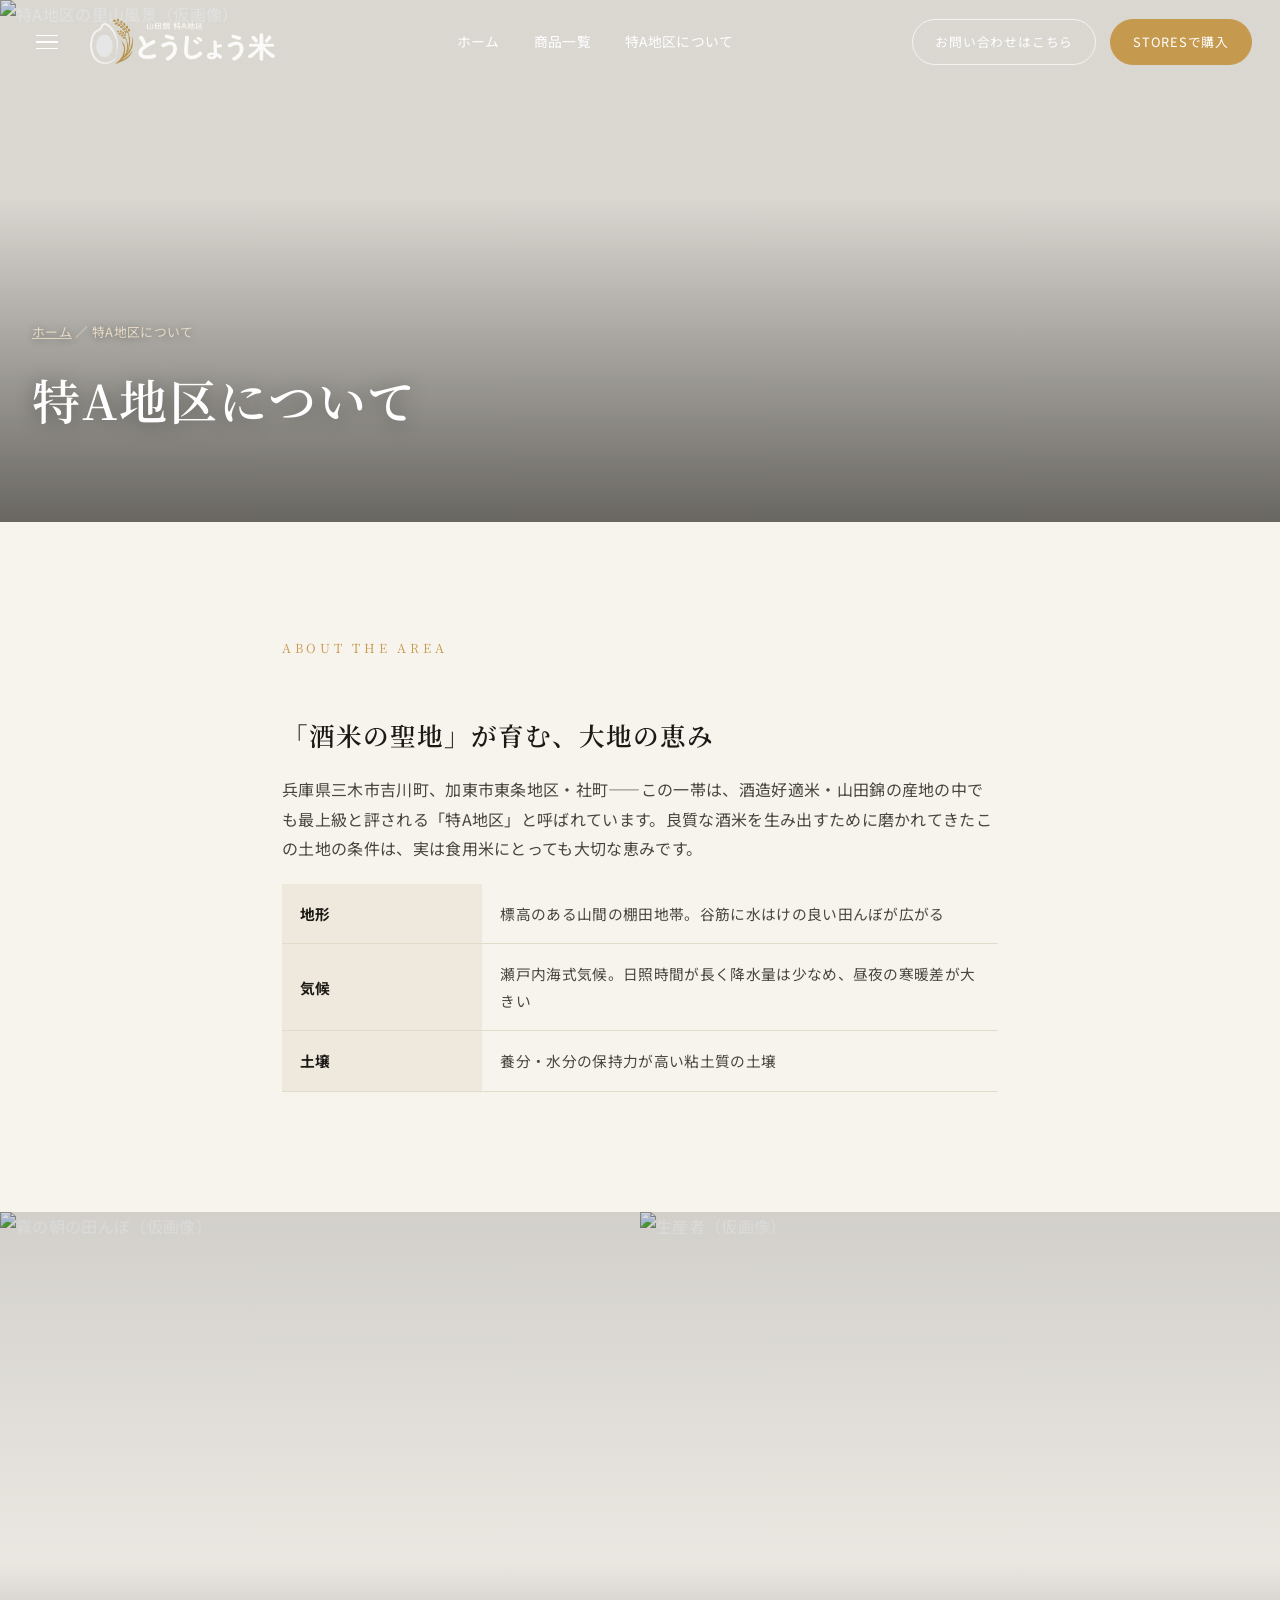
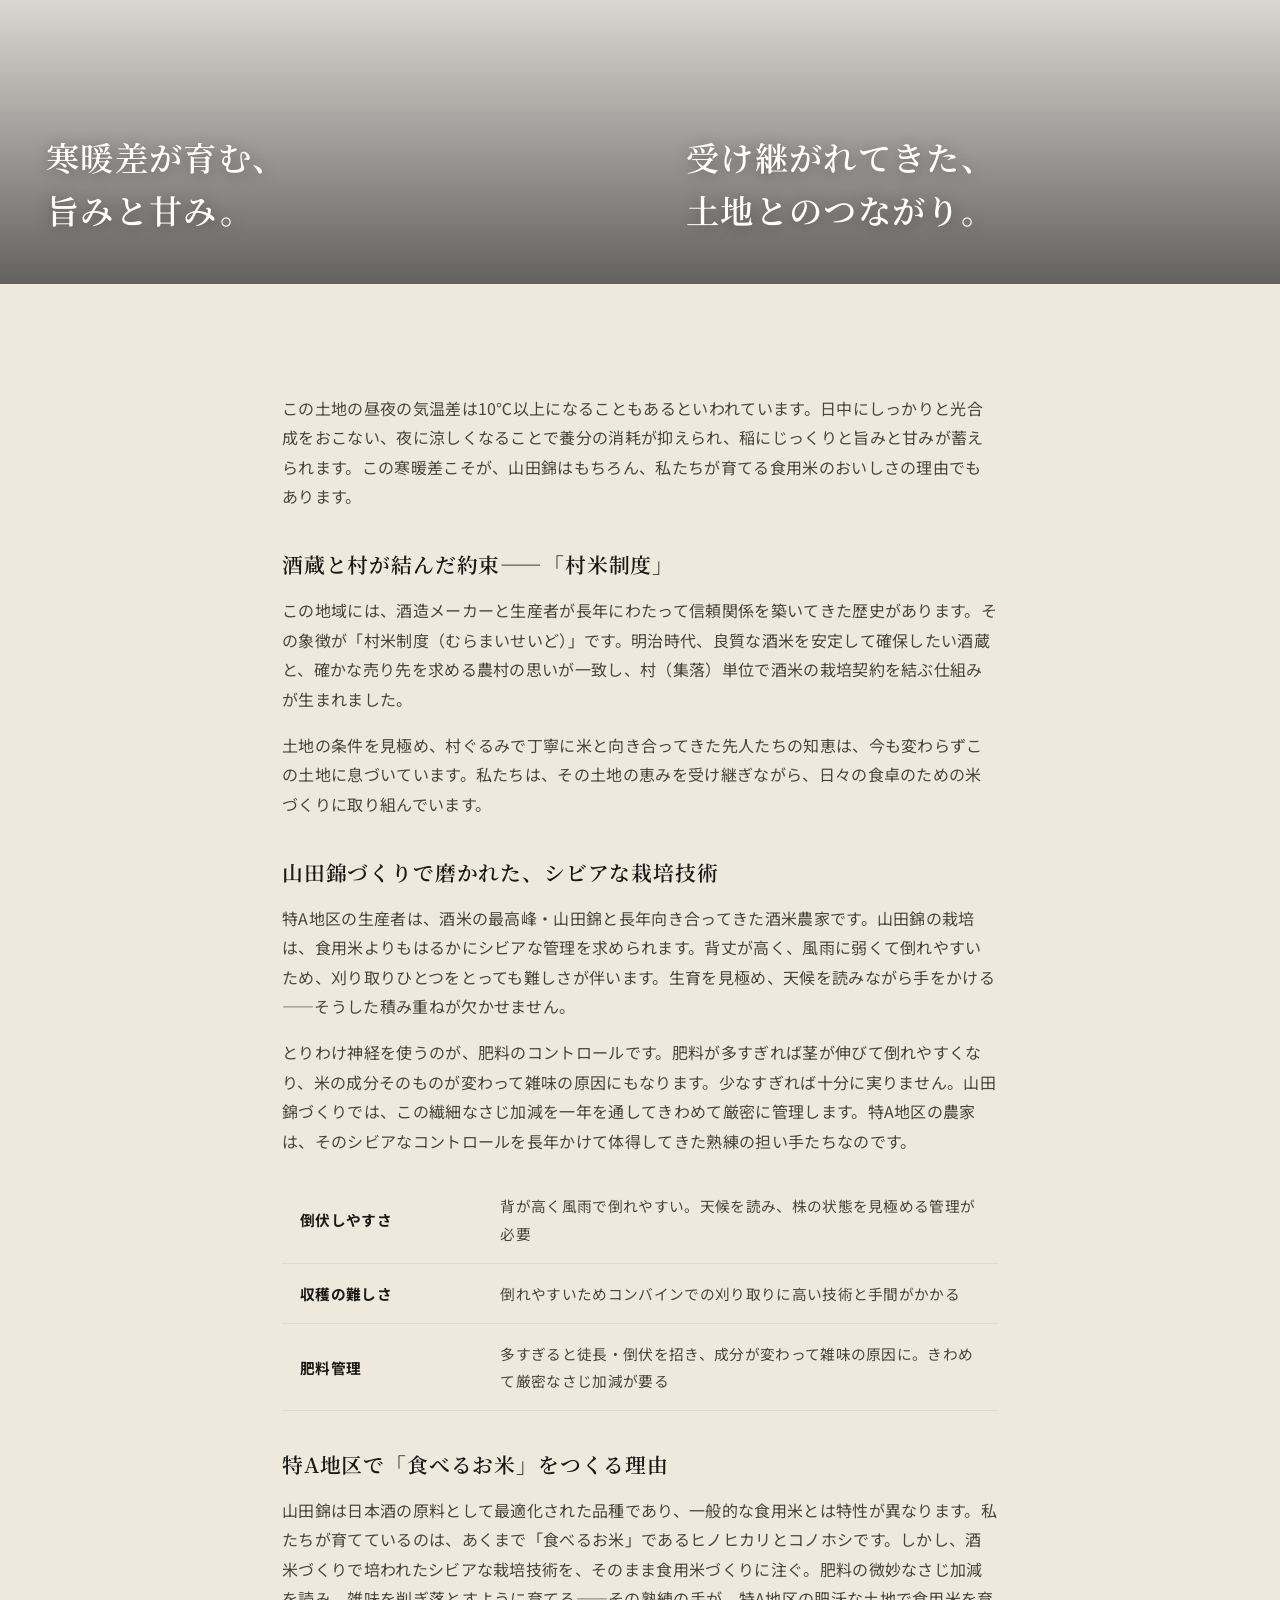
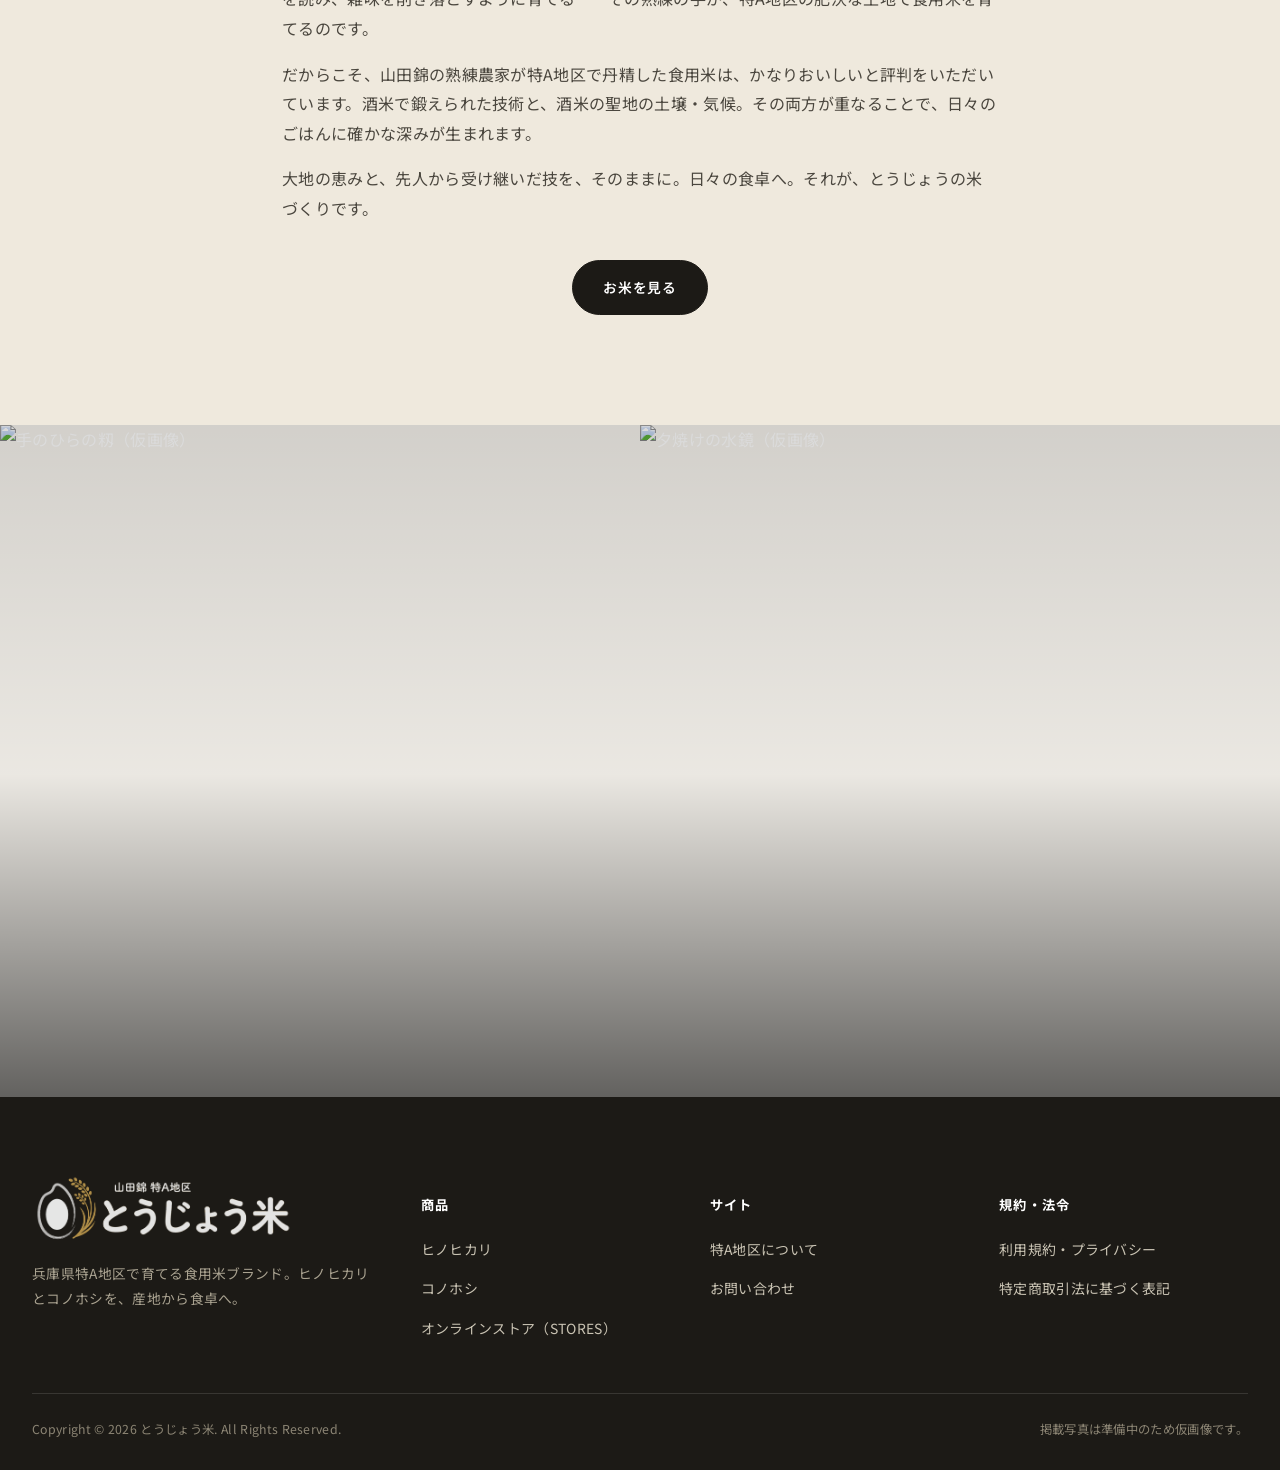
==== commit a6add9e6: "Update about.html" ====
--- a/about.html
+++ b/about.html
@@ -3,8 +3,8 @@
 <head>
 <meta charset="UTF-8">
 <meta name="viewport" content="width=device-width, initial-scale=1.0">
-<title>特A地区について | 兵庫県加東市東条地区・山田錦特A地区の農家が作る「とうじょう米」</title>
-<meta name="description" content="山田錦の最高峰の産地として知られる兵庫県「特A地区」について。酒米づくりで培われた熟練の技と土壌・気候・歴史、そして私たちが食用米を育てる理由をご紹介します。">
+<title>特A地区について | 兵庫県加東市東条地区・山田錦特A地区の農家がつくる「とうじょう米」</title>
+<meta name="description" content="山田錦の最高峰の産地として知られる兵庫県「特A地区」について。酒米づくりで培われた熟練の技と土壌・気候、村米制度の歴史、そして私たちが食用米を育てる理由をご紹介します。">
 <link rel="preconnect" href="https://fonts.googleapis.com">
 <link href="https://fonts.googleapis.com/css2?family=Noto+Serif+JP:wght@500;600;700&family=Noto+Sans+JP:wght@400;500;700&display=swap" rel="stylesheet">
 <link rel="stylesheet" href="css/style.css">
@@ -31,9 +31,9 @@
 </section>
 <section class="section section--cream">
   <div class="container container--narrow prose">
-    <span class="eyebrow">About the special A district</span>
+    <span class="eyebrow">About the area</span>
     <h2 style="font-size:1.6rem;color:var(--color-ink);">「酒米の聖地」が育む、大地の恵み</h2>
-    <p>兵庫県三木市吉川町、加東市東条地区・社町――この一帯は、酒造好適米「山田錦」の産地の中でも最上級と評される「特A地区」と呼ばれています。良質な酒米を生み出すために磨かれてきたこの土地の条件は、実は食用米にとっても大切な恵みです。</p>
+    <p>兵庫県三木市吉川町、加東市東条地区・社町――この一帯は、酒造好適米・山田錦の産地の中でも最上級と評される「特A地区」と呼ばれています。良質な酒米を生み出すために磨かれてきたこの土地の条件は、実は食用米にとっても大切な恵みです。</p>
     <table class="spec-table">
       <tr><th>地形</th><td>標高のある山間の棚田地帯。谷筋に水はけの良い田んぼが広がる</td></tr>
       <tr><th>気候</th><td>瀬戸内海式気候。日照時間が長く降水量は少なめ、昼夜の寒暖差が大きい</td></tr>
@@ -54,26 +54,29 @@
 <section class="section section--soft">
   <div class="container container--narrow prose">
     <p>この土地の昼夜の気温差は10℃以上になることもあるといわれています。日中にしっかりと光合成をおこない、夜に涼しくなることで養分の消耗が抑えられ、稲にじっくりと旨みと甘みが蓄えられます。この寒暖差こそが、山田錦はもちろん、私たちが育てる食用米のおいしさの理由でもあります。</p>
-    <p>この地域には、酒造メーカーと生産者が長年にわたって信頼関係を築いてきた歴史があります。土地の条件を見極め、丁寧に米と向き合ってきた先人たちの知恵は、今も変わらずこの土地に息づいています。私たちのとうじょう米は、その土地の恵みを受け継ぎながら、日々の食卓のための米づくりに取り組んでいます。</p>
+    <h2>酒蔵と村が結んだ約束――「村米制度」</h2>
+    <p>この地域には、酒造メーカーと生産者が長年にわたって信頼関係を築いてきた歴史があります。その象徴が「村米制度（むらまいせいど）」です。明治時代、良質な酒米を安定して確保したい酒蔵と、確かな売り先を求める農村の思いが一致し、村（集落）単位で酒米の栽培契約を結ぶ仕組みが生まれました。</p>
+
+    <p>土地の条件を見極め、村ぐるみで丁寧に米と向き合ってきた先人たちの知恵は、今も変わらずこの土地に息づいています。私たちは、その土地の恵みを受け継ぎながら、日々の食卓のための米づくりに取り組んでいます。</p>
     <h2>山田錦づくりで磨かれた、シビアな栽培技術</h2>
-    <p>特A地区の生産者は、酒米の最高峰「山田錦」と長年向き合ってきた酒米農家です。山田錦の栽培は、食用米よりもはるかにシビアな管理を求められます。背丈が高く、風雨に弱くて倒れやすいため、コンバインでの刈り取りひとつをとっても難しさが伴います。ひと株ひと株の生育を見極め、天候を読みながら手をかける――そうした積み重ねが欠かせません。</p>
-    <p>とりわけ神経を使うのが、肥料のコントロールです。肥料が多すぎれば茎が伸びて倒れやすくなり、米の成分そのものが変わって雑味の原因にもなります。少なすぎれば十分に実りません。山田錦づくりでは、この繊細なさじ加減を一年を通して極めて厳密に管理します。特A地区の農家は、そのシビアなコントロールを長年かけて体得してきた熟練の担い手たちなのです。</p>
+    <p>特A地区の生産者は、酒米の最高峰・山田錦と長年向き合ってきた酒米農家です。山田錦の栽培は、食用米よりもはるかにシビアな管理を求められます。背丈が高く、風雨に弱くて倒れやすいため、刈り取りひとつをとっても難しさが伴います。生育を見極め、天候を読みながら手をかける――そうした積み重ねが欠かせません。</p>
+    <p>とりわけ神経を使うのが、肥料のコントロールです。肥料が多すぎれば茎が伸びて倒れやすくなり、米の成分そのものが変わって雑味の原因にもなります。少なすぎれば十分に実りません。山田錦づくりでは、この繊細なさじ加減を一年を通してきわめて厳密に管理します。特A地区の農家は、そのシビアなコントロールを長年かけて体得してきた熟練の担い手たちなのです。</p>
     <table class="spec-table">
       <tr><th>倒伏しやすさ</th><td>背が高く風雨で倒れやすい。天候を読み、株の状態を見極める管理が必要</td></tr>
       <tr><th>収穫の難しさ</th><td>倒れやすいためコンバインでの刈り取りに高い技術と手間がかかる</td></tr>
-      <tr><th>肥料管理</th><td>多すぎると徒長・倒伏を招き、成分が変わって雑味の原因に。極めて厳密なさじ加減が要る</td></tr>
+      <tr><th>肥料管理</th><td>多すぎると徒長・倒伏を招き、成分が変わって雑味の原因に。きわめて厳密なさじ加減が要る</td></tr>
     </table>
     <h2>特A地区で「食べるお米」をつくる理由</h2>
-    <p>山田錦は日本酒の原料として最適化された品種であり、一般的な食用米とは特性が異なります。私たちが育てているのは、あくまで「食べるお米」であるヒノヒカリとコノホシです。しかし、酒米づくりで培われたあのシビアな栽培技術を、そのまま食用米づくりに注ぐとどうなるでしょうか。肥料の微妙なさじ加減を読み、雑味を出さないように育てる――その熟練の手が、特A地区の肥沃な土地で食用米を育てるのです。</p>
-    <p>だからこそ、山田錦の熟練農家が特A地区で丹精した食用米は、他の地域の食用米よりもかなりおいしいと評判をいただいています。酒米で鍛えられた技術と、酒米の聖地の土壌・気候。その両方が重なることで、日々のごはんに確かな深みが生まれます。</p>
-    <p>大地の恵みと、先人から受け継いだ技を、そのままに。日々のごはんへ。それが、とうじょう米の米づくりです。</p>
+    <p>山田錦は日本酒の原料として最適化された品種であり、一般的な食用米とは特性が異なります。私たちが育てているのは、あくまで「食べるお米」であるヒノヒカリとコノホシです。しかし、酒米づくりで培われたシビアな栽培技術を、そのまま食用米づくりに注ぐ。肥料の微妙なさじ加減を読み、雑味を削ぎ落とすように育てる――その熟練の手が、特A地区の肥沃な土地で食用米を育てるのです。</p>
+    <p>だからこそ、山田錦の熟練農家が特A地区で丹精した食用米は、かなりおいしいと評判をいただいています。酒米で鍛えられた技術と、酒米の聖地の土壌・気候。その両方が重なることで、日々のごはんに確かな深みが生まれます。</p>
+    <p>大地の恵みと、先人から受け継いだ技を、そのままに。日々の食卓へ。それが、とうじょうの米づくりです。</p>
     <div style="text-align:center;margin-top:36px;">
       <a href="products.html" class="btn btn--dark">お米を見る</a>
     </div>
   </div>
 </section>
 <div class="split-photo">
-  <div class="split-photo__cell"><img src="images/hands-grain.jpg" alt="収穫した籾（仮画像）"></div>
+  <div class="split-photo__cell"><img src="images/hands-grain.jpg" alt="手のひらの籾（仮画像）"></div>
   <div class="split-photo__cell"><img src="images/sunset-reflection.jpg" alt="夕焼けの水鏡（仮画像）"></div>
 </div>
 
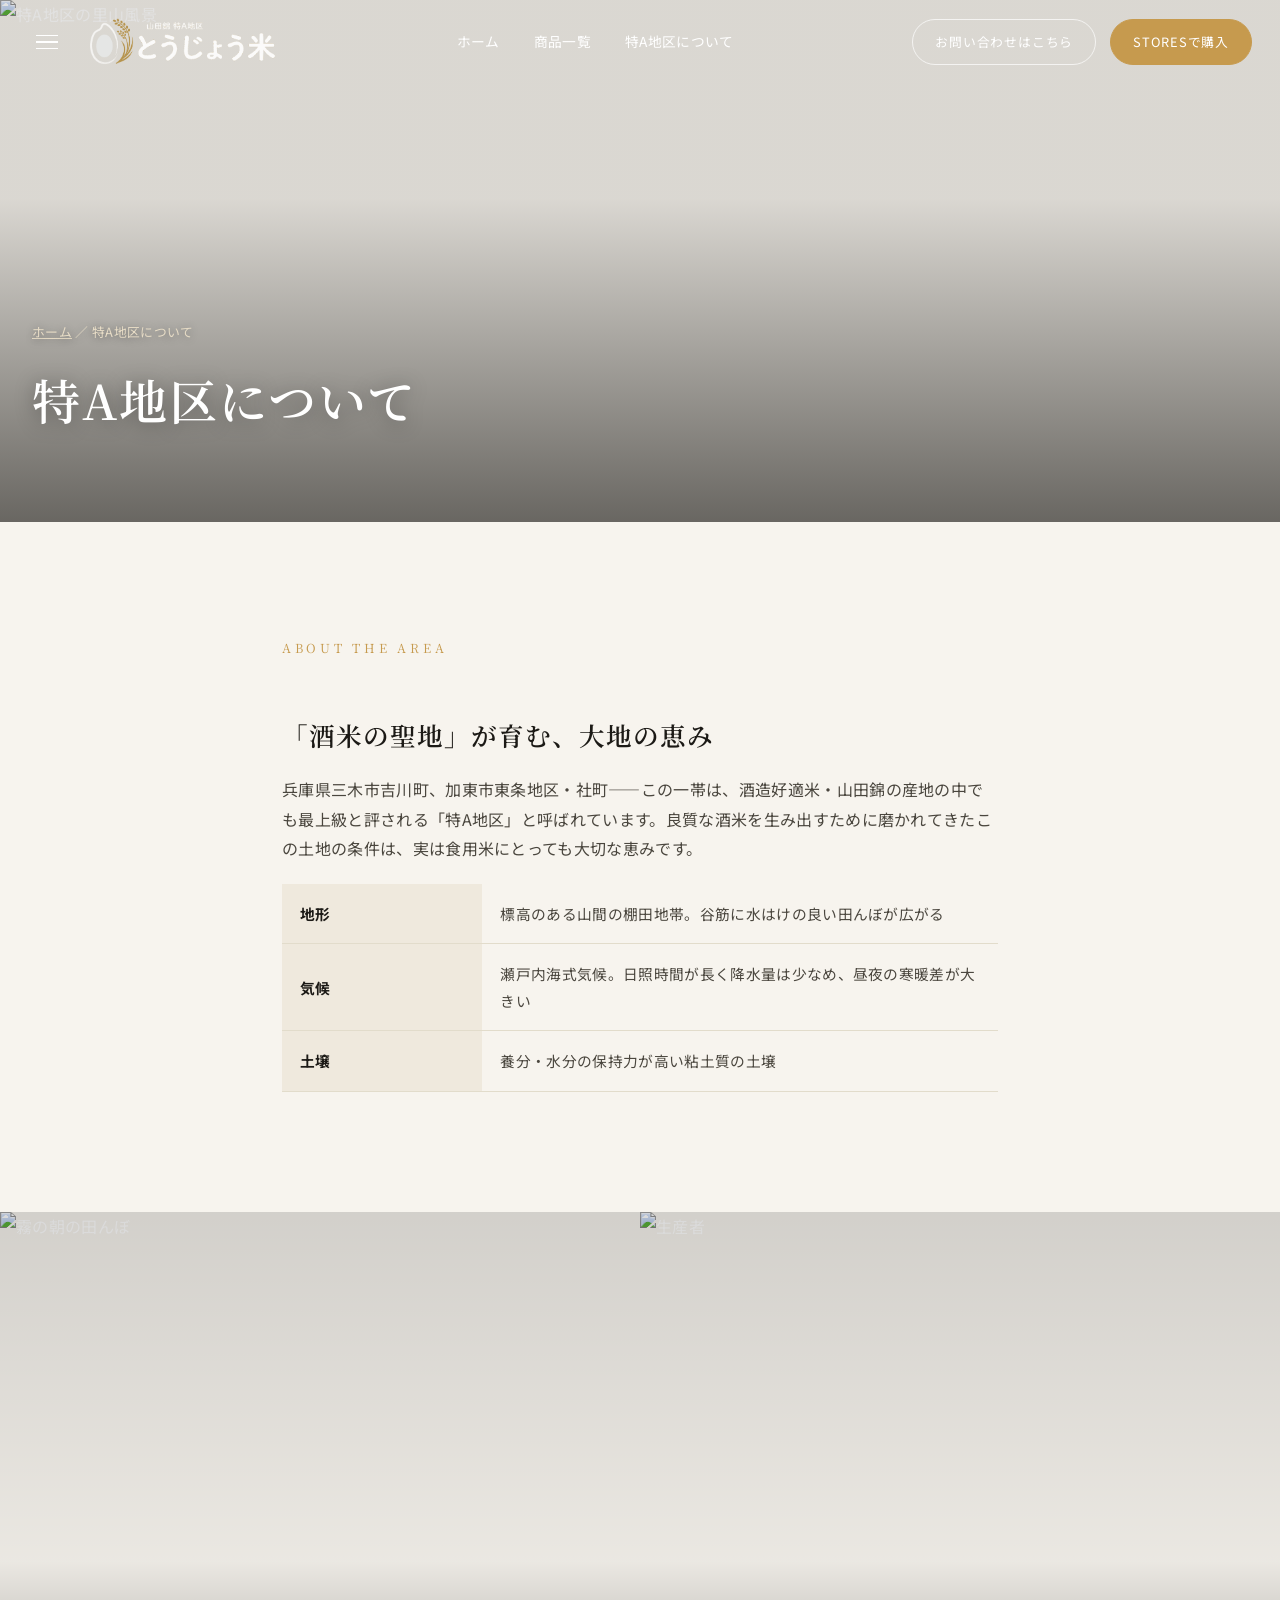
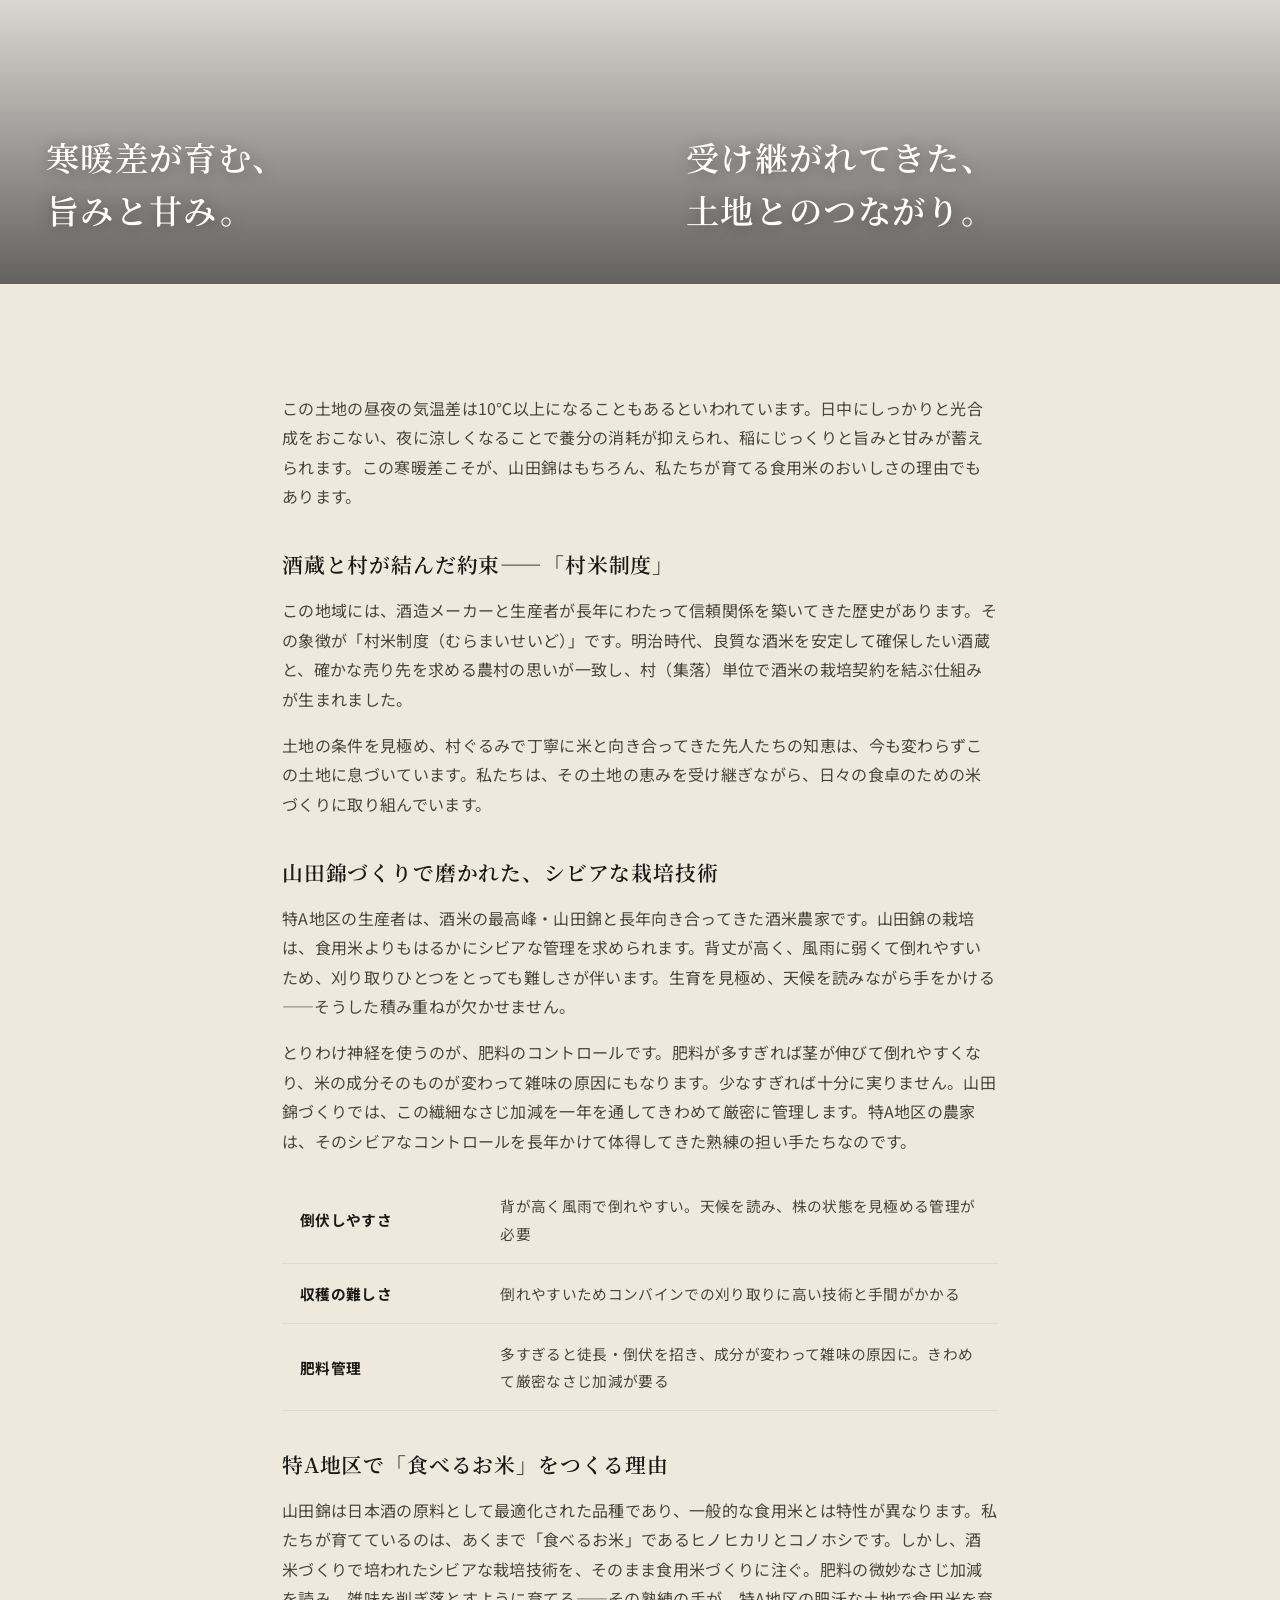
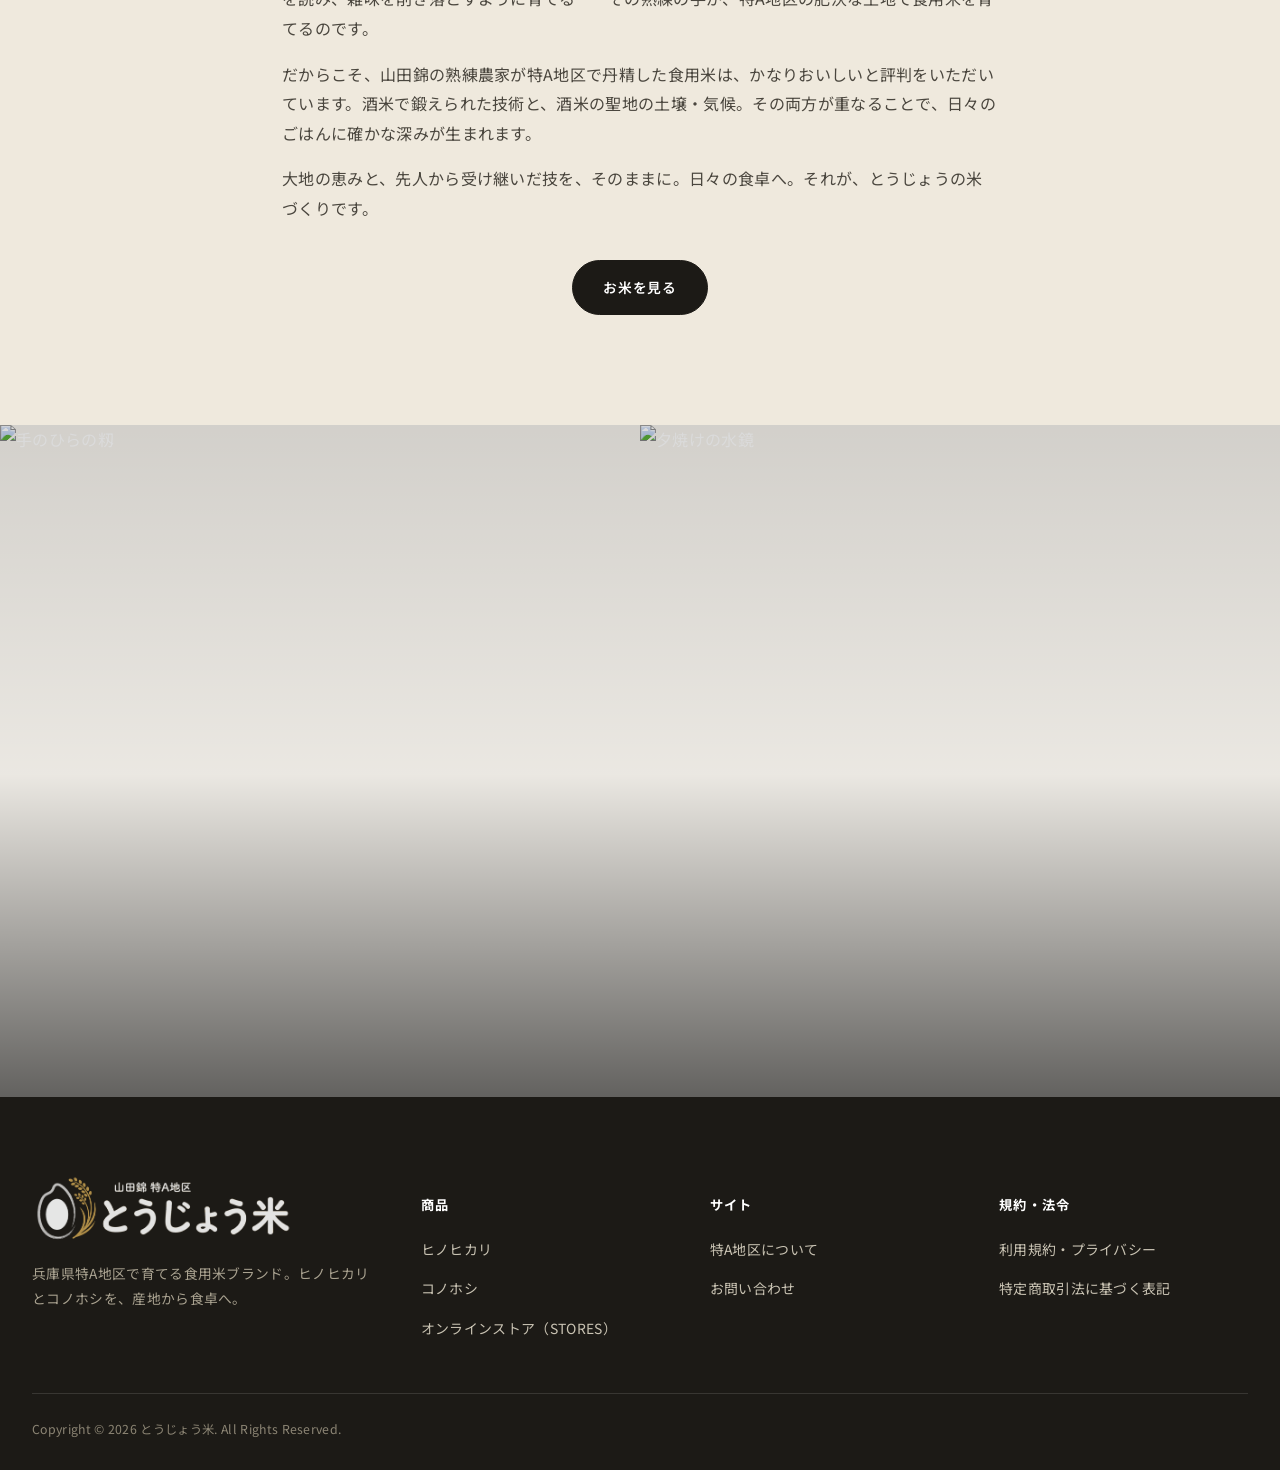
==== commit ea087b38: "SEO" ====
--- a/about.html
+++ b/about.html
@@ -5,7 +5,21 @@
 <meta name="viewport" content="width=device-width, initial-scale=1.0">
 <title>特A地区について | 兵庫県加東市東条地区・山田錦特A地区の農家がつくる「とうじょう米」</title>
 <meta name="description" content="山田錦の最高峰の産地として知られる兵庫県「特A地区」について。酒米づくりで培われた熟練の技と土壌・気候、村米制度の歴史、そして私たちが食用米を育てる理由をご紹介します。">
+<meta name="robots" content="index,follow">
+<link rel="canonical" href="https://store.yamadanishiki.com/about.html">
+<meta property="og:type" content="article">
+<meta property="og:site_name" content="とうじょう米">
+<meta property="og:locale" content="ja_JP">
+<meta property="og:url" content="https://store.yamadanishiki.com/about.html">
+<meta property="og:title" content="特A地区について | 兵庫県加東市東条地区・山田錦特A地区の農家がつくる「とうじょう米」">
+<meta property="og:description" content="山田錦の最高峰の産地として知られる兵庫県「特A地区」について。酒米づくりで培われた熟練の技と土壌・気候、村米制度の歴史、そして私たちが食用米を育てる理由をご紹介します。">
+<meta property="og:image" content="https://store.yamadanishiki.com/images/og-image.jpg">
+<meta name="twitter:card" content="summary_large_image">
+<meta name="twitter:title" content="特A地区について | 兵庫県加東市東条地区・山田錦特A地区の農家がつくる「とうじょう米」">
+<meta name="twitter:description" content="山田錦の最高峰の産地として知られる兵庫県「特A地区」について。酒米づくりで培われた熟練の技と土壌・気候、村米制度の歴史、そして私たちが食用米を育てる理由をご紹介します。">
+<meta name="twitter:image" content="https://store.yamadanishiki.com/images/og-image.jpg">
 <link rel="preconnect" href="https://fonts.googleapis.com">
+<link rel="preconnect" href="https://fonts.gstatic.com" crossorigin>
 <link href="https://fonts.googleapis.com/css2?family=Noto+Serif+JP:wght@500;600;700&family=Noto+Sans+JP:wght@400;500;700&display=swap" rel="stylesheet">
 <link rel="stylesheet" href="css/style.css">
 <!-- Google tag (gtag.js) -->
@@ -17,13 +31,33 @@
 
   gtag('config', 'G-0ZHD11J6M9');
 </script>
+<script type="application/ld+json">
+{
+  "@context": "https://schema.org",
+  "@type": "BreadcrumbList",
+  "itemListElement": [
+    {
+      "@type": "ListItem",
+      "position": 1,
+      "name": "ホーム",
+      "item": "https://store.yamadanishiki.com/"
+    },
+    {
+      "@type": "ListItem",
+      "position": 2,
+      "name": "特A地区について",
+      "item": "https://store.yamadanishiki.com/about.html"
+    }
+  ]
+}
+</script>
 </head>
 <body>
 <!-- ===== 共通ヘッダー（js/main.js が生成） ===== -->
 <div id="site-header" data-current="about"></div>
 
 <section class="page-banner">
-  <img src="images/aerial-fields.jpg" alt="特A地区の里山風景（仮画像）">
+  <img fetchpriority="high" src="images/aerial-fields.jpg" alt="特A地区の里山風景">
   <div class="page-banner__inner">
     <p class="breadcrumb"><a href="index.html">ホーム</a> ／ 特A地区について</p>
     <h1>特A地区について</h1>
@@ -43,11 +77,11 @@
 </section>
 <div class="split-photo">
   <div class="split-photo__cell">
-    <img src="images/misty-fields.jpg" alt="霧の朝の田んぼ（仮画像）">
+    <img loading="lazy" decoding="async" src="images/misty-fields.jpg" alt="霧の朝の田んぼ">
     <div class="split-photo__text"><h3>寒暖差が育む、<br>旨みと甘み。</h3></div>
   </div>
   <div class="split-photo__cell">
-    <img src="images/farmer.jpg" alt="生産者（仮画像）">
+    <img loading="lazy" decoding="async" src="images/farmer.jpg" alt="生産者">
     <div class="split-photo__text"><h3>受け継がれてきた、<br>土地とのつながり。</h3></div>
   </div>
 </div>
@@ -76,12 +110,12 @@
   </div>
 </section>
 <div class="split-photo">
-  <div class="split-photo__cell"><img src="images/hands-grain.jpg" alt="手のひらの籾（仮画像）"></div>
-  <div class="split-photo__cell"><img src="images/sunset-reflection.jpg" alt="夕焼けの水鏡（仮画像）"></div>
+  <div class="split-photo__cell"><img loading="lazy" decoding="async" src="images/hands-grain.jpg" alt="手のひらの籾"></div>
+  <div class="split-photo__cell"><img loading="lazy" decoding="async" src="images/sunset-reflection.jpg" alt="夕焼けの水鏡"></div>
 </div>
 
 <!-- ===== 共通フッター（js/main.js が生成） ===== -->
-<div id="site-footer"></div>
+<div id="site-footer" data-image-note="false"></div>
 
 <script src="js/config.js"></script>
 <script src="js/main.js"></script>
